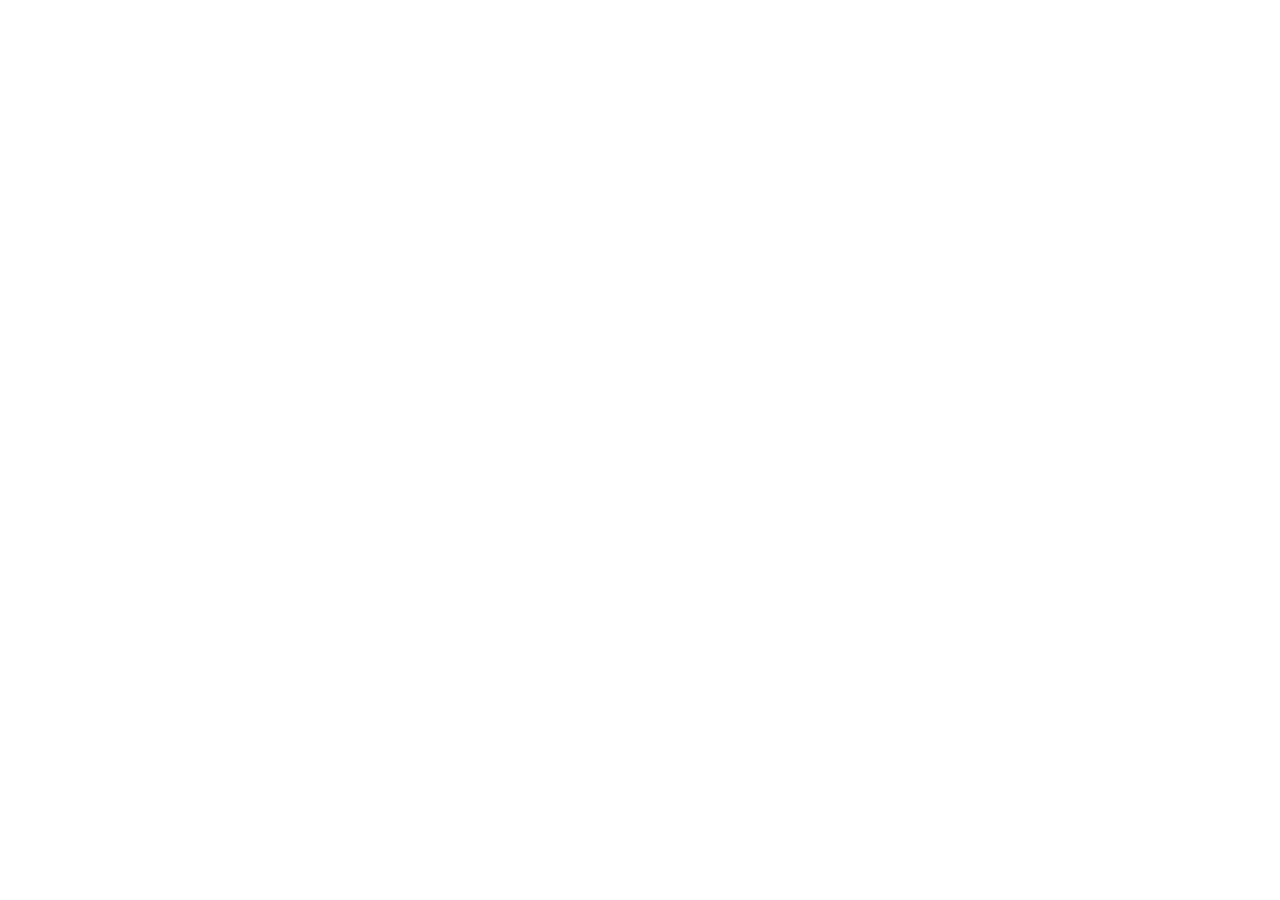
==== advaithHomesClientPortalAdmin/index.html @ beb757cf "Advaith Admin Portal" ====
<!doctype html><html lang="en"><head><meta charset="UTF-8"/>
<meta name="viewport" content="width=device-width, initial-scale=1"/>
<link rel="icon" href="https://advaithhomes.co.uk/favicon.png"/>
<title>Dream Homes – Admin Portal</title>  <script type="module" crossorigin src="/assets/index-DO9Yvoca.js"></script>
  <link rel="stylesheet" crossorigin href="/assets/index-DQQA3w56.css">
</head>
<body><div id="root"></div></body></html>
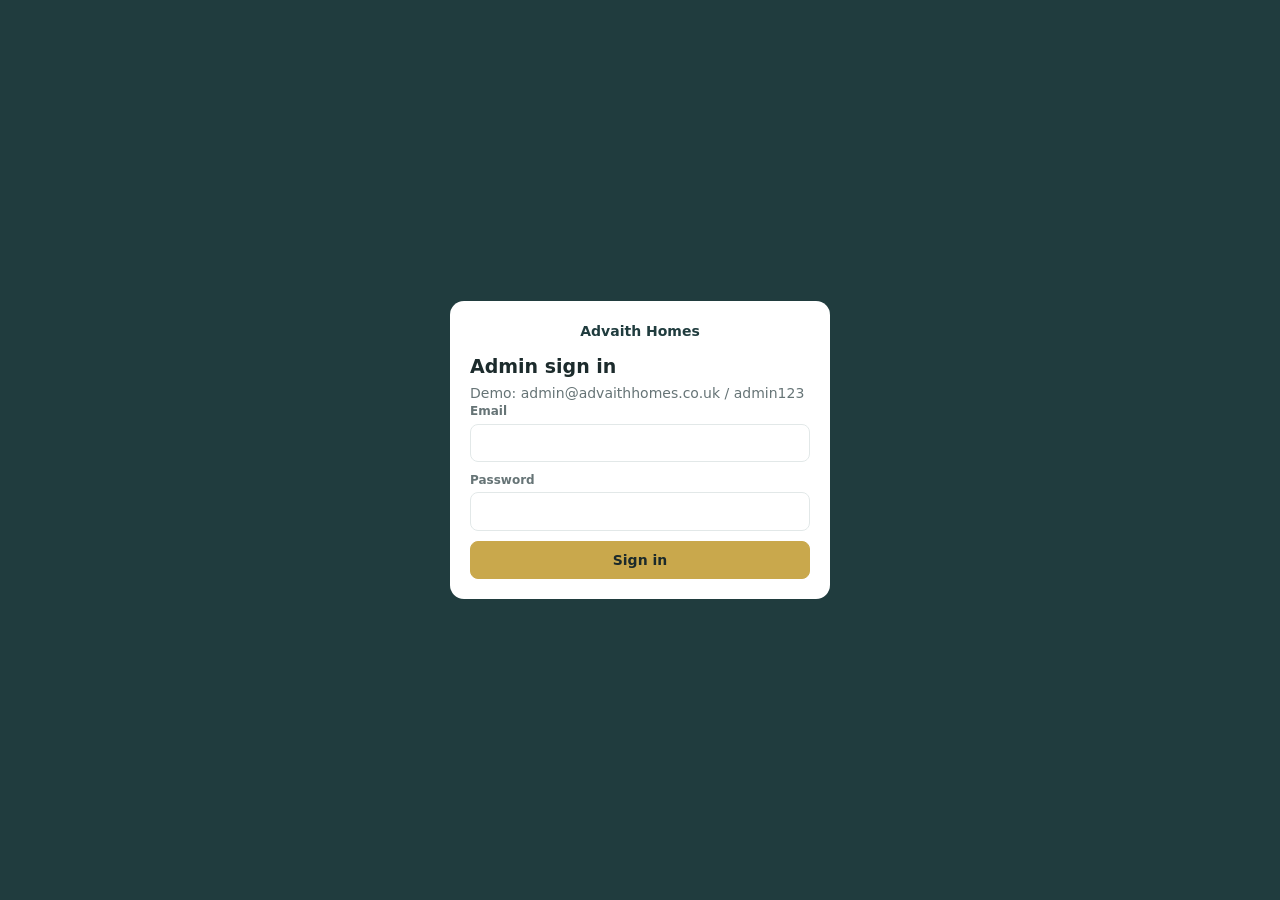
==== commit a5a22779: "Admin Portal" ====
--- a/advaithHomesClientPortalAdmin/index.html
+++ b/advaithHomesClientPortalAdmin/index.html
@@ -1,7 +1,7 @@
 <!doctype html><html lang="en"><head><meta charset="UTF-8"/>
 <meta name="viewport" content="width=device-width, initial-scale=1"/>
 <link rel="icon" href="https://advaithhomes.co.uk/favicon.png"/>
-<title>Dream Homes – Admin Portal</title>  <script type="module" crossorigin src="/assets/index-DO9Yvoca.js"></script>
-  <link rel="stylesheet" crossorigin href="/assets/index-DQQA3w56.css">
+<title>Advaith Homes – Admin Portal</title>  <script type="module" crossorigin src="./assets/index-D2pX-diF.js"></script>
+  <link rel="stylesheet" crossorigin href="./assets/index-DQQA3w56.css">
 </head>
 <body><div id="root"></div></body></html>
--- a/advaithHomesClientPortalAdmin/assets/index-DQQA3w56.css
+++ b/advaithHomesClientPortalAdmin/assets/index-DQQA3w56.css
@@ -0,0 +1 @@
+:root{--teal:#203c3e;--teal2:#2c5256;--gold:#c9a84c;--bg:#f3f5f5;--card:#fff;--ink:#1c2b2c;--mut:#667476;--line:#e2e8e8;--r:12px;--sh:0 1px 3px rgba(32,60,62,.12)}*{box-sizing:border-box}body{margin:0;font:14px/1.45 Segoe UI,system-ui,-apple-system,Roboto,sans-serif;background:var(--bg);color:var(--ink)}h1{margin:0;font-size:26px}h2{margin:0;font-size:19px}h3{margin:0}.sub{color:var(--mut);margin:2px 0 0}button,input,select,textarea{font:inherit;color:inherit}a{color:var(--teal2)}input,select,textarea{width:100%;border:1px solid var(--line);background:#fff;border-radius:8px;padding:8px 10px;min-height:38px}input[type=checkbox]{width:auto;min-height:0}input[type=file]{padding:6px}:focus-visible{outline:2px solid var(--gold);outline-offset:1px}.shell{display:flex;min-height:100vh}.sidebar{width:230px;background:var(--teal);color:#dbe8e8;padding:16px 12px;display:flex;flex-direction:column;position:sticky;top:0;height:100vh;flex:none;z-index:40}.brand{text-align:center;margin-bottom:16px}.brand small{color:#cfe0e0;display:block;margin-top:4px}.logo-plate{background:#fff;border-radius:10px;padding:8px}.logo-img{max-width:100%;height:42px;object-fit:contain}.logo-text{color:var(--teal)}.sidebar nav{display:flex;flex-direction:column;gap:2px;flex:1}.nav{display:flex;gap:10px;align-items:center;padding:10px 12px;border-radius:8px;color:#dbe8e8;text-decoration:none;background:none;border:0;cursor:pointer;text-align:left;width:100%}.nav:hover{background:#ffffff14}.nav.on{background:var(--gold);color:#1b2a2b;font-weight:600}.logout{border-top:1px solid rgba(255,255,255,.15);border-radius:0;margin-top:8px}.content{flex:1;min-width:0}.topbar{display:flex;align-items:center;gap:14px;background:#fff;padding:10px 24px;box-shadow:var(--sh);position:sticky;top:0;z-index:30}.spacer{flex:1}.menu-btn{display:none}.bell{position:relative;color:var(--ink);display:grid;place-items:center;width:38px;height:38px}.bell i{position:absolute;top:2px;right:2px;background:#d33;color:#fff;font-size:10px;font-style:normal;border-radius:999px;padding:1px 5px}.profile-menu{position:relative}.who{display:flex;gap:8px;align-items:center;background:none;border:0;cursor:pointer;font-weight:600}.dropdown{position:absolute;right:0;top:100%;background:#fff;border:1px solid var(--line);border-radius:8px;box-shadow:0 6px 18px #00000026;min-width:150px;overflow:hidden}.dropdown button{display:block;width:100%;padding:10px 14px;border:0;background:none;text-align:left;cursor:pointer}.dropdown button:hover{background:var(--bg)}main{padding:22px 24px 48px}.page-head{display:flex;justify-content:space-between;gap:12px;align-items:flex-start;flex-wrap:wrap;margin-bottom:16px}.head-actions{display:flex;gap:8px;flex-wrap:wrap}.crumbs{color:var(--mut);margin-bottom:8px}.btn{border:1px solid var(--line);background:#fff;padding:8px 14px;border-radius:8px;cursor:pointer;min-height:38px;display:inline-flex;gap:6px;align-items:center;justify-content:center}.btn.gold{background:var(--gold);border-color:var(--gold);color:#1b2a2b;font-weight:600}.btn.sm{min-height:30px;padding:3px 10px}.btn.danger-fill{background:#b3261e;color:#fff;border-color:#b3261e}.ib{width:34px;height:34px;border-radius:8px;border:1px solid var(--line);background:#fff;cursor:pointer;display:inline-grid;place-items:center;color:var(--teal2)}.ib:hover{background:var(--gold);color:#1b2a2b;border-color:var(--gold)}.ib.danger:hover{background:#b3261e;color:#fff;border-color:#b3261e}.stats{display:grid;grid-template-columns:repeat(auto-fit,minmax(160px,1fr));gap:10px;margin-bottom:16px}.stat{background:#fff;border-radius:10px;padding:14px;box-shadow:var(--sh);text-decoration:none;color:var(--ink);display:block}.stat b{font-size:24px;display:block}.stat span{color:var(--mut);font-size:12.5px}.panel{background:#fff;border-radius:var(--r);box-shadow:var(--sh);padding:14px 16px;margin-bottom:16px}.panel h3{margin-bottom:10px}.grid2{display:grid;grid-template-columns:repeat(auto-fit,minmax(340px,1fr));gap:16px}.list{list-style:none;margin:0;padding:0}.list li{display:flex;justify-content:space-between;gap:10px;padding:9px 0;border-top:1px solid var(--line);align-items:center}.list li:first-child{border:0}.list small{color:var(--mut);display:block}.frow{display:flex;gap:10px;flex-wrap:wrap;align-items:flex-end}.frow.tight{margin-bottom:10px}.fld{display:flex;flex-direction:column;gap:3px;min-width:150px;flex:1;margin-bottom:10px}.frow .fld{margin-bottom:0}.fld.grow{flex:3;min-width:200px}.fld>label{font-size:12px;color:var(--mut);font-weight:600}.has-err input,.has-err select,.has-err textarea{border-color:#b3261e}.err{color:#b3261e}.chips{display:flex;gap:6px;flex-wrap:wrap;margin-bottom:12px;align-items:center}.chip{border:1px solid var(--line);background:#fff;border-radius:999px;padding:6px 13px;cursor:pointer}.chip.on{background:var(--teal);color:#fff;border-color:var(--teal)}.chip i{font-style:normal;opacity:.7;margin-left:5px}.linkbtn{margin-left:auto;background:none;border:0;color:var(--teal2);text-decoration:underline;cursor:pointer}.table-wrap{overflow-x:auto}.dt{width:100%;border-collapse:collapse}.dt th{text-align:left;font-size:12.5px;color:var(--mut);padding:10px 12px;background:#f3f6f6;white-space:nowrap}.dt th.sortable{cursor:pointer}.dt td{padding:10px 12px;border-top:1px solid var(--line);vertical-align:middle}.count{color:var(--mut);padding:4px 0 8px}.pager{display:flex;justify-content:space-between;gap:8px;align-items:center;padding-top:12px;flex-wrap:wrap}.pager select{width:auto}.pager>div{display:flex;gap:4px}.empty{padding:34px;text-align:center;color:var(--mut)}.av{width:36px;height:36px;border-radius:50%;background:var(--teal);color:#fff;display:inline-grid;place-items:center;font-weight:700;font-size:13px;object-fit:cover;flex:none}.av.gold{background:var(--gold);color:#1b2a2b}.cl{display:flex;gap:10px;align-items:center;min-width:180px}.cl small{display:block;color:var(--mut)}.badge{display:inline-block;padding:2px 10px;border-radius:999px;font-size:12px;font-weight:600;white-space:nowrap}.badge.ok{background:#e3f4ea;color:#1e7a46}.badge.warn{background:#fdf0d0;color:#8a5d00}.badge.bad{background:#fbe0de;color:#b3261e}.badge.info{background:#e0edf9;color:#1b5a94}.badge.muted{background:#e8ecee;color:#58656a}.bar{height:6px;background:var(--line);border-radius:4px;margin-top:4px;min-width:120px}.bar i{display:block;height:100%;background:var(--teal2);border-radius:4px}.acts{display:flex;gap:5px;flex-wrap:wrap}.tabs{display:flex;gap:4px;border-bottom:1px solid var(--line);margin-bottom:14px;overflow-x:auto}.tab{padding:10px 14px;border:0;background:none;cursor:pointer;border-bottom:3px solid transparent;white-space:nowrap}.tab.on{border-color:var(--gold);font-weight:700}.tab-bar{display:flex;justify-content:space-between;align-items:center;margin-bottom:10px;gap:8px;flex-wrap:wrap}.tab-bar>div{display:flex;gap:8px}.client-head{display:flex;gap:16px;align-items:center;flex-wrap:wrap}.client-head .av{width:64px;height:64px;font-size:22px}.kv{display:grid;grid-template-columns:repeat(auto-fit,minmax(200px,1fr));gap:12px;margin:0}.kv dt{font-size:12px;color:var(--mut)}.kv dd{margin:0;font-weight:600;word-break:break-word}.timeline{list-style:none;padding:0;margin:0}.stage{display:flex;gap:12px;padding:12px 0;border-top:1px solid var(--line)}.stage:first-child{border:0}.dot{width:14px;height:14px;border-radius:50%;margin-top:4px;flex:none;background:#c5cfd0}.dot.Completed{background:#1e7a46}.dot[class*=Progress]{background:#1b5a94}.stage-body{flex:1;min-width:0}.stage-top{display:flex;justify-content:space-between;gap:8px;flex-wrap:wrap}details{margin-top:6px}summary{cursor:pointer;color:var(--teal2)}.hist{margin:6px 0 0;padding-left:16px;color:var(--mut)}.overlay{position:fixed;top:0;right:0;bottom:0;left:0;background:#0a191a8c;display:flex;align-items:center;justify-content:center;padding:14px;z-index:60}.modal{background:#fff;border-radius:14px;width:100%;max-width:500px;max-height:92vh;overflow:auto;padding:20px}.modal-head{display:flex;justify-content:space-between;gap:10px;margin-bottom:12px}.modal-foot{display:flex;justify-content:flex-end;gap:8px;margin-top:14px}.check{display:flex;gap:8px;align-items:center;font-weight:400!important;color:var(--ink)!important;font-size:14px!important}.perm-grid{display:grid;grid-template-columns:1fr 1fr 1fr;gap:6px}.multi-list{max-height:160px;overflow:auto;border:1px solid var(--line);border-radius:8px;padding:6px 8px;margin-top:6px}.thumb{max-width:100%;max-height:120px;margin-top:6px;border-radius:8px}.file-pick{margin-top:6px;color:var(--mut)}.preview{width:100%;height:320px;border:1px solid var(--line);border-radius:8px}.toast-container{position:fixed;top:14px;right:14px;z-index:100;display:flex;flex-direction:column;gap:8px;width:min(380px,calc(100vw - 28px))}.toast{display:flex;gap:10px;align-items:center;background:#fff;border-left:5px solid;border-radius:8px;padding:10px 12px;box-shadow:0 6px 20px #0003}.toast span{flex:1}.toast button{border:0;background:none;cursor:pointer}.toast.success{border-color:#1e7a46;color:#1e7a46}.toast.error{border-color:#b3261e;color:#b3261e}.toast.warning{border-color:#c98a00;color:#8a5d00}.toast.info{border-color:#1b5a94;color:#1b5a94}.toast span{color:var(--ink)}.login{min-height:100vh;display:grid;place-items:center;background:var(--teal);padding:16px}.login .modal{max-width:380px}.scrim{display:none}@media (max-width:860px){.sidebar{position:fixed;left:0;top:0;transform:translate(-100%);transition:transform .2s}.sidebar.open{transform:none}.scrim{display:block;position:fixed;top:0;right:0;bottom:0;left:0;background:#00000080;z-index:35}.menu-btn{display:inline-grid}.topbar{padding:10px 14px}.who span{display:none}main{padding:16px 12px 40px}.dt thead{display:none}.dt,.dt tbody,.dt tr,.dt td{display:block;width:100%}.dt tr{border-top:1px solid var(--line);padding:10px 0}.dt td{border:0;padding:3px 0}.dt td[data-label]:before{content:attr(data-label)": ";color:var(--mut);font-size:12px}.dt td[data-label=Client]:before,.dt td[data-label=Actions]:before{content:""}.ib{width:42px;height:42px}.fld,.fld.grow{min-width:100%}.perm-grid{grid-template-columns:1fr 1fr}.toast-container{right:50%;transform:translate(50%)}}
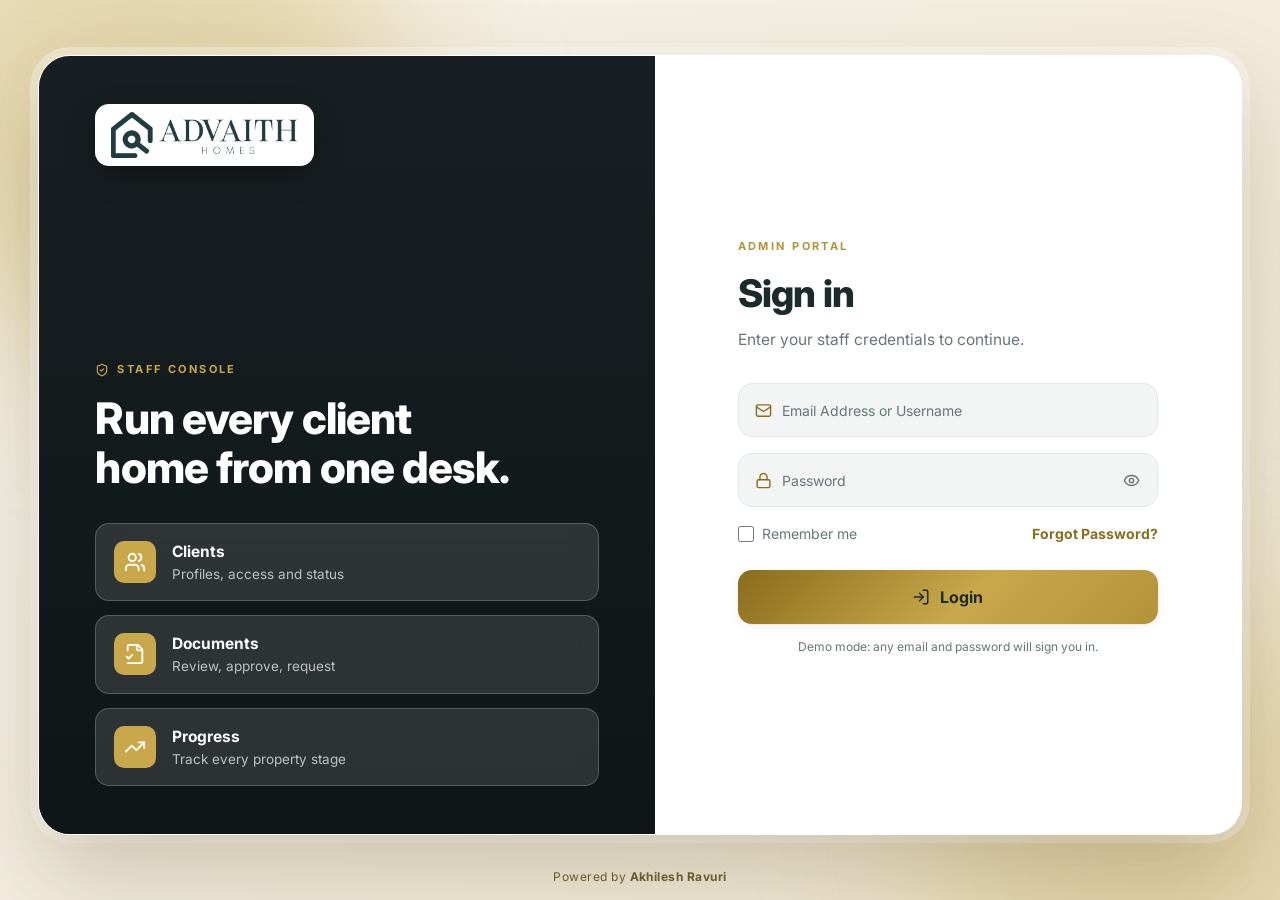
==== commit 5f93835e: "Changes" ====
--- a/advaithHomesClientPortalAdmin/index.html
+++ b/advaithHomesClientPortalAdmin/index.html
@@ -1,7 +1,11 @@
 <!doctype html><html lang="en"><head><meta charset="UTF-8"/>
-<meta name="viewport" content="width=device-width, initial-scale=1"/>
+<meta name="viewport" content="width=device-width, initial-scale=1, viewport-fit=cover"/>
 <link rel="icon" href="https://advaithhomes.co.uk/favicon.png"/>
-<title>Advaith Homes – Admin Portal</title>  <script type="module" crossorigin src="./assets/index-D2pX-diF.js"></script>
-  <link rel="stylesheet" crossorigin href="./assets/index-DQQA3w56.css">
+<title>ADVAITH HOMES - Admin Portal</title>
+<link rel="preconnect" href="https://fonts.googleapis.com"/>
+<link rel="preconnect" href="https://fonts.gstatic.com" crossorigin/>
+<link href="https://fonts.googleapis.com/css2?family=Inter:wght@400;500;600;700&display=swap" rel="stylesheet"/>
+  <script type="module" crossorigin src="./assets/index-DaGlt1fd.js"></script>
+  <link rel="stylesheet" crossorigin href="./assets/index-CNFC3Wbb.css">
 </head>
 <body><div id="root"></div></body></html>
--- a/advaithHomesClientPortalAdmin/assets/index-CNFC3Wbb.css
+++ b/advaithHomesClientPortalAdmin/assets/index-CNFC3Wbb.css
@@ -0,0 +1 @@
+:root{--primary: #c9a84c;--primary-dark: #b3923a;--primary-light: #8a6d1c;--primary-soft: #f6efd9;--primary-glow: rgba(201, 168, 76, .3);--on-primary: #1c2a2b;--secondary: #203c3e;--secondary-dark: #162b2d;--secondary-soft: #e6eeee;--on-secondary: #ffffff;--on-secondary-line: rgba(255, 255, 255, .35);--accent: var(--secondary);--accent-dark: var(--secondary-dark);--accent-soft: var(--secondary-soft);--on-accent: var(--on-secondary);--bg: #f3f5f5;--surface: #ffffff;--surface-muted: #f3f6f6;--text: #1c2a2b;--muted: #667677;--border: #e2e8e8;--scrollbar: #cfd9d9;--dot-idle: #c5cfd0;--success: #1d7a45;--success-bg: #e1f3e8;--warning: #9a6a12;--warning-bg: #fbf0d6;--info: #25619e;--info-bg: #e2edf9;--danger: #b5372b;--danger-bg: #fae4e1;--danger-dark: #972e24;--neutral: #5b6869;--neutral-bg: #eaeeee;--on-danger: #ffffff;--badge-alert: #e5484d;--sidebar-hover: rgba(0, 0, 0, .07);--sidebar-line: rgba(0, 0, 0, .12);--scrim: rgba(10, 25, 26, .55);--focus-ring: 0 0 0 3px var(--primary-glow);--invalid-ring: 0 0 0 3px var(--danger-bg);--login-overlay-top: rgba(32, 60, 62, .3);--login-overlay-bottom: rgba(22, 43, 45, .95);--chart-1: #c9a84c;--chart-2: #203c3e;--chart-3: #25619e;--chart-4: #1d7a45;--chart-5: #b5372b;--chart-6: #9a6a12;--chart-7: #6a5aa8;--chart-8: #5b6869;--chart-track: #eaeeee;--highlight: #fbe7a6;--radius: 6px;--radius-sm: 6px;--radius-lg: 6px;--shadow: 0 1px 2px rgba(20, 40, 42, .05), 0 3px 12px rgba(20, 40, 42, .06);--shadow-md: 0 8px 24px rgba(20, 40, 42, .1);--shadow-lg: 0 20px 50px rgba(10, 25, 26, .25);--sidebar-w: 252px;--topbar-h: 64px;--font: "Inter", system-ui, -apple-system, "Segoe UI", Roboto, sans-serif;--ease: cubic-bezier(.4, 0, .2, 1)}.portal-tooltip{position:fixed;z-index:99999;pointer-events:none;padding:6px 11px;background:var(--primary-dark, #162b2d);color:#fff;border:1px solid rgba(201,168,76,.45);border-radius:6px;font-size:12px;font-weight:600;line-height:1.35;white-space:nowrap;max-width:320px;overflow:hidden;text-overflow:ellipsis;box-shadow:0 6px 18px #00000047;animation:portal-tooltip-in .14s ease-out;transition:opacity .12s ease}.portal-tooltip.is-below{animation-name:portal-tooltip-below}@keyframes portal-tooltip-in{0%{opacity:0;transform:translateY(4px)}to{opacity:1;transform:translateY(0)}}@keyframes portal-tooltip-below{0%{opacity:0;transform:translateY(-4px)}to{opacity:1;transform:translateY(0)}}*,*:before,*:after{box-sizing:border-box}html,body,#root{min-height:100%}body{margin:0;font-family:var(--font);background:var(--bg);color:var(--text);font-size:14px;line-height:1.5;-webkit-font-smoothing:antialiased}h1{margin:0;font-size:24px;font-weight:700;letter-spacing:-.01em}h2{margin:0;font-size:18px;font-weight:700}h3{margin:0;font-size:15px;font-weight:700}.sub{color:var(--muted);margin:3px 0 0;font-size:13px}button,input,select,textarea{font:inherit;color:inherit}a{color:var(--primary-light);text-decoration:none}a:hover{text-decoration:underline}img{max-width:100%}:focus-visible{outline:2px solid var(--primary);outline-offset:2px;border-radius:4px}::-webkit-scrollbar{width:9px;height:9px}::-webkit-scrollbar-thumb{background:var(--scrollbar);border-radius:99px}@media (prefers-reduced-motion: reduce){*{transition:none!important;animation-duration:.01ms!important}}.shell{display:flex;min-height:100vh}.sidebar{width:var(--sidebar-w);background:linear-gradient(180deg,var(--primary) 0%,var(--primary-dark) 100%);color:var(--on-primary);padding:18px 12px 14px;display:flex;flex-direction:column;position:sticky;top:0;height:100vh;flex:none;z-index:60;transition:transform .25s var(--ease)}.brand{text-align:center;margin-bottom:18px;padding:0 4px}.brand small{color:var(--on-primary);opacity:.7;display:block;margin-top:8px;font-size:11.5px;font-weight:600;letter-spacing:.08em;text-transform:uppercase}.logo-plate{background:var(--surface);border-radius:14px;padding:9px 14px;display:inline-flex;justify-content:center;align-items:center;box-shadow:var(--shadow)}.logo-img{max-width:100%;height:40px;object-fit:contain;display:block}.logo-text{color:var(--primary-light);font-weight:700;font-size:15px}.sidebar nav{display:flex;flex-direction:column;gap:2px;flex:1;overflow-y:auto;padding:2px}.nav{display:flex;gap:12px;align-items:center;padding:11px 14px;border-radius:10px;color:var(--on-primary);text-decoration:none;background:none;border:0;cursor:pointer;text-align:left;width:100%;font-weight:500;transition:background .15s var(--ease),color .15s var(--ease)}.nav svg{flex-shrink:0}.nav:hover{background:var(--sidebar-hover);color:var(--on-primary);text-decoration:none}.nav.on{background:var(--accent);color:var(--on-accent);font-weight:700;box-shadow:var(--shadow-md)}.logout{border-top:1px solid var(--sidebar-line);border-radius:0;margin-top:10px;padding-top:16px;color:var(--on-primary)}.logout:hover{background:var(--sidebar-hover);color:var(--on-primary)}.scrim{display:none}.content{flex:1;min-width:0;display:flex;flex-direction:column}.topbar{display:flex;align-items:center;gap:14px;background:var(--surface);padding:0 24px;height:var(--topbar-h);box-shadow:none;border-bottom:1px solid var(--border);position:sticky;top:0;z-index:40}.spacer{flex:1}.shell.collapsed .sidebar{display:none}.bell{position:relative;color:var(--text);display:grid;place-items:center;width:40px;height:40px;border-radius:10px}.bell:hover{background:var(--primary-soft);text-decoration:none}.bell i{position:absolute;top:1px;right:1px;background:var(--badge-alert);color:var(--on-danger);font-size:10px;font-style:normal;font-weight:700;border-radius:999px;padding:1px 5px;min-width:16px;text-align:center;line-height:1.4;box-shadow:0 0 0 2px var(--surface)}.profile-menu{position:relative}.who{display:flex;gap:9px;align-items:center;background:none;border:0;cursor:pointer;font-weight:600;padding:6px 10px 6px 6px;border-radius:99px;transition:background .15s var(--ease)}.who:hover{background:var(--bg)}.who svg:last-child{color:var(--muted)}.dropdown{position:absolute;right:0;top:calc(100% + 8px);background:var(--surface);border:1px solid var(--border);border-radius:12px;box-shadow:var(--shadow-lg);min-width:170px;overflow:hidden;padding:6px;z-index:70;animation:pop .12s var(--ease)}.dropdown button{display:flex;align-items:center;gap:8px;width:100%;padding:10px 12px;border:0;background:none;border-radius:8px;text-align:left;cursor:pointer;font-weight:500}.dropdown button:hover{background:var(--bg)}@keyframes pop{0%{opacity:0;transform:translateY(-4px) scale(.98)}to{opacity:1;transform:none}}main{padding:24px;width:100%;max-width:1400px;margin:0 auto;flex:1}.page-head{display:flex;justify-content:space-between;gap:16px;align-items:flex-start;flex-wrap:wrap;margin-bottom:20px}.head-actions{display:flex;gap:10px;flex-wrap:wrap}.crumbs{color:var(--muted);margin-bottom:10px;font-size:13px}.crumbs a{font-weight:600}.btn{border:1px solid var(--border);background:var(--surface);color:var(--text);padding:9px 16px;border-radius:10px;cursor:pointer;min-height:40px;display:inline-flex;gap:8px;align-items:center;justify-content:center;font-weight:600;white-space:nowrap;transition:background .15s var(--ease),border-color .15s var(--ease),color .15s var(--ease),transform .1s var(--ease),box-shadow .15s var(--ease)}.btn:hover{background:var(--bg)}.btn:active{transform:translateY(1px)}.btn:disabled{opacity:.5;cursor:not-allowed;transform:none}.btn.gold{background:var(--primary);border-color:var(--primary);color:var(--on-primary);box-shadow:0 3px 10px var(--primary-glow)}.btn.gold:hover{background:var(--primary-dark);border-color:var(--primary-dark)}.btn.danger-fill{background:var(--danger);color:var(--on-danger);border-color:var(--danger)}.btn.danger-fill:hover{background:var(--danger-dark);border-color:var(--danger-dark)}.btn.sm{min-height:32px;padding:5px 12px;font-size:13px}.ib{width:36px;height:36px;border-radius:10px;border:1px solid transparent;background:transparent;cursor:pointer;display:inline-grid;place-items:center;color:var(--primary-light);flex:none;transition:background .15s var(--ease),color .15s var(--ease)}.ib:hover{background:var(--primary-soft);color:var(--primary-light)}.ib.danger{color:var(--danger)}.ib.danger:hover{background:var(--danger-bg)}.ib:disabled{opacity:.35;cursor:not-allowed;background:none}.stats{display:grid;grid-template-columns:repeat(auto-fit,minmax(min(170px,100%),1fr));gap:14px;margin-bottom:20px}.stat{background:var(--surface);border:1px solid var(--border);border-radius:var(--radius);padding:16px 18px;box-shadow:var(--shadow);text-decoration:none;color:var(--text);display:block;transition:border-color .15s var(--ease),transform .15s var(--ease),box-shadow .15s var(--ease)}a.stat:hover{border-color:var(--primary);transform:translateY(-2px);box-shadow:var(--shadow-md);text-decoration:none}.stat b{font-size:26px;display:block;line-height:1.2;font-weight:700}.stat span{color:var(--muted);font-size:12.5px;font-weight:500}.panel{background:var(--surface);border:1px solid var(--border);border-radius:var(--radius);box-shadow:var(--shadow);padding:18px 20px;margin-bottom:18px}.panel h3{margin-bottom:12px}.grid2{display:grid;grid-template-columns:repeat(auto-fit,minmax(min(340px,100%),1fr));gap:18px}.grid2>*,.charts>*,.stats>*{min-width:0}.list{list-style:none;margin:0;padding:0}.list li{display:flex;justify-content:space-between;gap:12px;padding:11px 0;border-top:1px solid var(--border);align-items:center}.list li:first-child{border:0}.list small{color:var(--muted);display:block;margin-top:2px}.chips{display:flex;gap:6px;flex-wrap:wrap;margin-bottom:14px;align-items:center;padding:6px;background:var(--surface-muted);border:1px solid var(--border);border-radius:var(--radius)}.chip{display:inline-flex;align-items:center;justify-content:center;border:1px solid transparent;background:transparent;border-radius:6px;padding:6px 13px;cursor:pointer;font-size:13px;font-weight:600;color:var(--muted);transition:background .15s var(--ease),color .15s var(--ease),border-color .15s var(--ease),box-shadow .15s var(--ease)}.chip:hover{background:var(--surface);color:var(--text)}.chip.on{background:var(--primary);color:var(--on-primary);border-color:var(--primary);box-shadow:0 2px 6px var(--primary-glow)}.chip i{font-style:normal;opacity:.78;margin-left:5px}.linkbtn{margin-left:auto;background:none;border:0;color:var(--primary-light);font-weight:600;text-decoration:underline;cursor:pointer;padding:0 8px;font-size:12.5px}.table-wrap{overflow-x:auto;margin:0 -4px;padding:0 4px}.dt{width:100%;border-collapse:collapse}.dt th{text-align:left;font-size:12px;font-weight:700;color:var(--muted);text-transform:uppercase;letter-spacing:.03em;padding:12px 16px;background:var(--surface-muted);white-space:nowrap}.dt th:first-child{border-radius:var(--radius-sm) 0 0 var(--radius-sm)}.dt th:last-child{border-radius:0 var(--radius-sm) var(--radius-sm) 0}.dt th.sortable{cursor:pointer;-webkit-user-select:none;user-select:none}.dt th.sortable:hover{color:var(--text)}.dt td{padding:13px 16px;border-top:1px solid var(--border);vertical-align:middle}.dt tbody tr{transition:background .12s var(--ease)}.dt tbody tr:hover{background:var(--bg)}.count{color:var(--muted);padding:2px 0 10px;font-size:13px}.pager{display:flex;justify-content:space-between;gap:10px;align-items:center;padding-top:14px;flex-wrap:wrap}.pager-per{display:flex;align-items:center;gap:8px;color:var(--muted);font-size:13px}.pager>div{display:flex;gap:4px;flex-wrap:wrap}.pager .btn.sm{min-width:32px;padding:5px}.empty{padding:40px 20px;text-align:center;color:var(--muted)}.loader{display:flex;flex-direction:column;align-items:center;justify-content:center;gap:14px;color:var(--muted);text-align:center}.loader-section{min-height:45vh;padding:40px 16px}.loader-page{min-height:100vh;background:var(--bg)}.loader-label{font-size:13.5px;font-weight:500;letter-spacing:.01em}.loader-inline{display:inline-flex;align-items:center;min-height:1em}.av{width:38px;height:38px;border-radius:50%;background:var(--primary);color:var(--on-primary);display:inline-grid;place-items:center;font-weight:700;font-size:13px;object-fit:cover;flex:none}.av.gold{background:var(--accent);color:var(--on-accent)}.cl{display:flex;gap:11px;align-items:center;min-width:180px}.cl small{display:block;color:var(--muted)}.badge{display:inline-block;padding:3px 11px;border-radius:999px;font-size:12px;font-weight:600;white-space:nowrap}.badge.ok{background:var(--success-bg);color:var(--success)}.badge.warn{background:var(--warning-bg);color:var(--warning)}.badge.bad{background:var(--danger-bg);color:var(--danger)}.badge.info{background:var(--info-bg);color:var(--info)}.badge.muted{background:var(--neutral-bg);color:var(--neutral)}.bar{height:7px;background:var(--border);border-radius:99px;margin-top:5px;min-width:120px;overflow:hidden}.bar i{display:block;height:100%;background:linear-gradient(90deg,var(--primary-dark),var(--primary));border-radius:99px;transition:width .3s var(--ease)}.acts{display:flex;gap:8px;flex-wrap:wrap;align-items:center}.row{display:flex;align-items:center;gap:10px}.stack{display:flex;flex-direction:column;gap:16px}td .acts{flex-wrap:nowrap;justify-content:flex-end;gap:4px}.ib.on{background:var(--primary-soft);color:var(--primary-light)}.action-menu{position:fixed;z-index:300;min-width:210px;max-width:calc(100vw - 16px);padding:6px;display:flex;flex-direction:column;transform-origin:top right;background:var(--surface);border:1px solid var(--border);border-radius:var(--radius);box-shadow:var(--shadow-md);animation:pop .12s var(--ease)}.action-menu button{display:flex;align-items:center;gap:10px;width:100%;padding:9px 12px;border:0;border-radius:var(--radius-sm);background:none;color:var(--text);font-weight:500;text-align:left;cursor:pointer}.action-menu button svg{color:var(--primary-light);flex-shrink:0}.action-menu button:hover,.action-menu button:focus-visible{background:var(--primary-soft);outline:0}.action-menu button:disabled{opacity:.4;cursor:not-allowed;background:none}.action-menu button.danger,.action-menu button.danger svg{color:var(--danger)}.action-menu button.danger:hover,.action-menu button.danger:focus-visible{background:var(--danger-bg)}.action-menu button.sep{margin-top:6px;position:relative}.action-menu button.sep:before{content:"";position:absolute;left:8px;right:8px;top:-4px;height:1px;background:var(--border)}@media (max-width: 640px){.action-menu button{min-height:44px}}.tabs{display:flex;gap:6px;flex-wrap:wrap;padding:6px;background:var(--surface);border:1px solid var(--border);border-radius:var(--radius);box-shadow:var(--shadow);margin-bottom:18px}.tab{display:inline-flex;align-items:center;justify-content:center;gap:6px;padding:8px 13px;border:1px solid transparent;border-radius:6px;background:transparent;cursor:pointer;white-space:nowrap;font-size:13px;font-weight:600;color:var(--muted);transition:background .15s var(--ease),color .15s var(--ease),border-color .15s var(--ease),box-shadow .15s var(--ease)}.tab:hover{color:var(--text);background:var(--surface-muted)}.tab.on{background:var(--primary);border-color:var(--primary);color:var(--on-primary);box-shadow:0 2px 8px var(--primary-glow)}.tab-bar{display:flex;justify-content:space-between;align-items:center;margin-bottom:12px;gap:10px;flex-wrap:wrap}.tab-bar>div{display:flex;gap:8px;align-items:center;flex-wrap:wrap}.client-head{display:flex;justify-content:space-between;gap:16px 24px;align-items:center;flex-wrap:wrap}.client-head-main{display:flex;gap:16px;align-items:center;flex:1 1 340px;min-width:min(300px,100%)}.client-head-info{flex:1;min-width:0}.client-head .av{width:58px;height:58px;font-size:20px}.client-head h1{display:flex;align-items:center;gap:10px;flex-wrap:wrap;font-size:22px}.client-head-actions{display:flex;align-items:center;gap:8px;flex-wrap:wrap}.client-action-span{display:inline-flex}.client-status-ctl{display:inline-flex;align-items:center;gap:8px;background:var(--surface-muted);border:1px solid var(--border);border-radius:10px;padding:0 6px 0 12px;min-height:40px;font-size:13px;font-weight:600;color:var(--muted)}.client-status-ctl select{border:0;background:transparent;padding:6px 8px;min-height:36px;width:auto;font-weight:700;color:var(--text);box-shadow:none;cursor:pointer}.client-status-ctl select:focus{outline:none;box-shadow:none}.kv{display:grid;grid-template-columns:repeat(auto-fit,minmax(min(200px,100%),1fr));gap:14px;margin:0}.kv dt{font-size:12px;color:var(--muted);font-weight:600;text-transform:uppercase;letter-spacing:.02em}.kv dd{margin:3px 0 0;font-weight:600;word-break:break-word}.kv .kv-wide{grid-column:1 / -1}.kv .kv-wide dd{font-weight:400}.clamp-2{display:-webkit-box;-webkit-line-clamp:2;-webkit-box-orient:vertical;overflow:hidden;max-width:340px}.rich-text{line-height:1.6;overflow-wrap:anywhere}.rich-text>:first-child{margin-top:0}.rich-text>:last-child{margin-bottom:0}.rich-text p{margin:0 0 .6em}.rich-text h2{font-size:17px;margin:.9em 0 .4em}.rich-text h3{font-size:15px;margin:.8em 0 .35em}.rich-text ul,.rich-text ol{margin:0 0 .6em;padding-left:1.4em}.rich-text blockquote{margin:0 0 .6em;padding:6px 14px;border-left:3px solid var(--primary);background:var(--primary-soft);border-radius:0 var(--radius-sm) var(--radius-sm) 0}.rich-text a{color:var(--primary-light);text-decoration:underline}.rich-text table{border-collapse:collapse;margin:0 0 .6em}.rich-text td,.rich-text th{border:1px solid var(--border);padding:6px 10px}.rich-text hr{border:0;border-top:1px solid var(--border);margin:.8em 0}.rich-text .text-tiny{font-size:.7em}.rich-text .text-small{font-size:.85em}.rich-text .text-big{font-size:1.3em}.rich-text .text-huge{font-size:1.6em}.sub.rich-text{font-size:13px}.timeline{list-style:none;padding:0;margin:0}.stage{display:flex;gap:14px;padding:16px 0;border-top:1px solid var(--border)}.stage:first-child{border:0;padding-top:2px}.dot{width:14px;height:14px;border-radius:50%;margin-top:5px;flex:none;background:var(--dot-idle);box-shadow:0 0 0 3px var(--bg)}.dot.Completed{background:var(--success)}.dot[class*=Progress]{background:var(--info)}.stage-body{flex:1;min-width:0}.stage-top{display:flex;justify-content:space-between;gap:10px;flex-wrap:wrap}.stage-top h3,.stage-top b{font-size:15px}details{margin-top:8px}summary{cursor:pointer;color:var(--primary-light);font-weight:600;font-size:13px}.hist{margin:8px 0 0;padding-left:18px;color:var(--muted);font-size:13px;display:flex;flex-direction:column;gap:4px}.overlay{position:fixed;top:0;right:0;bottom:0;left:0;background:var(--scrim);display:flex;align-items:center;justify-content:center;padding:16px;z-index:100;animation:fade .15s var(--ease)}@keyframes fade{0%{opacity:0}to{opacity:1}}.modal{background:var(--surface);border-radius:6px;width:100%;max-width:500px;max-height:92vh;overflow:auto;padding:0 22px;box-shadow:var(--shadow-lg);animation:pop .15s var(--ease);overscroll-behavior:contain}.modal:not(:has(.modal-foot)){padding-bottom:22px}.modal.wide{max-width:860px}.modal-head{position:sticky;top:0;z-index:3;display:flex;justify-content:space-between;gap:10px;align-items:flex-start;margin:0 -22px 16px;padding:18px 22px 14px;background:var(--surface);border-bottom:1px solid var(--border)}.modal-foot{position:sticky;bottom:0;z-index:3;display:flex;justify-content:flex-end;gap:10px;margin:20px -22px 0;padding:14px 22px;background:var(--surface);border-top:1px solid var(--border);box-shadow:0 -8px 16px -12px var(--scrim)}.thumb{max-width:100%;max-height:120px;margin-top:8px;border-radius:var(--radius-sm);border:1px solid var(--border)}.preview{width:100%;height:320px;border:1px solid var(--border);border-radius:var(--radius-sm)}.toast-container{position:fixed;top:16px;right:16px;z-index:200;display:flex;flex-direction:column;gap:10px;width:min(380px,calc(100vw - 28px))}.toast{display:flex;gap:10px;align-items:center;background:var(--surface);border-left:5px solid;border-radius:var(--radius-sm);padding:12px 14px;box-shadow:var(--shadow-lg);animation:slidein .2s var(--ease)}@keyframes slidein{0%{opacity:0;transform:translate(16px)}to{opacity:1;transform:none}}.toast span{flex:1;color:var(--text);font-size:13.5px}.toast button{border:0;background:none;cursor:pointer;color:var(--muted);display:grid;place-items:center}.toast.success{border-color:var(--success)}.toast.success svg{color:var(--success)}.toast.error{border-color:var(--danger)}.toast.error svg{color:var(--danger)}.toast.warning{border-color:var(--warning)}.toast.warning svg{color:var(--warning)}.toast.info{border-color:var(--info)}.toast.info svg{color:var(--info)}@media (max-width: 960px){.sidebar{position:fixed;left:0;top:0;transform:translate(-100%)}.sidebar.open{transform:none;box-shadow:var(--shadow-lg)}.scrim{display:block;position:fixed;top:0;right:0;bottom:0;left:0;background:var(--scrim);z-index:55}.shell.collapsed .sidebar{display:flex}.grid2{grid-template-columns:minmax(0,1fr)}.profile-grid,.client-head{flex-wrap:wrap}}@media (max-width: 640px){main{padding:16px 14px 36px}h1{font-size:20px}.topbar{padding:0 14px}.who>span:not(.av){display:none}.page-head{margin-bottom:16px}.page-head h1{font-size:20px}.head-actions{width:100%}.head-actions .btn{flex:1}.stats{grid-template-columns:repeat(2,1fr);gap:10px}.stat{padding:13px 14px}.stat b{font-size:21px}.panel{padding:15px 16px}.chips{display:grid;grid-template-columns:repeat(auto-fit,minmax(110px,1fr));gap:6px;margin:0 0 14px;padding:6px;overflow:visible}.chip{width:100%;padding:7px 10px;font-size:12.5px;white-space:nowrap;overflow:hidden;text-overflow:ellipsis}.chips .linkbtn{grid-column:1 / -1;margin:2px auto 0}.table-wrap{margin:0;padding:0;overflow:visible}.dt thead{display:none}.dt,.dt tbody,.dt tr,.dt td{display:block;width:100%}.dt tbody{display:flex;flex-direction:column;gap:10px}.dt tr{border:1px solid var(--border);border-radius:var(--radius);padding:12px 14px;background:var(--surface);box-shadow:var(--shadow)}.dt tr:hover{background:var(--surface)}.dt td{border:0;padding:6px 0;display:flex;justify-content:space-between;align-items:center;gap:10px;text-align:right}.dt td[data-label]:before{content:attr(data-label);color:var(--muted);font-size:12px;font-weight:600;text-align:left;flex-shrink:0}.dt td[data-label=Client],.dt td[data-label=Actions]{flex-direction:column;align-items:stretch}.dt td[data-label=Client]:before,.dt td[data-label=Actions]:before{content:none}.dt td[data-label=Client]{padding-bottom:10px;border-bottom:1px solid var(--border);margin-bottom:4px}.dt td[data-label=Actions] .acts{justify-content:flex-start;padding-top:6px;border-top:1px solid var(--border);margin-top:4px}.ib{width:40px;height:40px}.pager{justify-content:center}.pager>div{justify-content:center;width:100%}.client-head{flex-direction:column;align-items:stretch;gap:14px}.client-head-main{flex:none;width:100%;align-items:flex-start}.client-head .av{width:48px;height:48px;font-size:17px}.client-head h1{font-size:19px}.client-head .fld{flex:none;width:100%}.client-head-actions{display:grid;grid-template-columns:repeat(2,minmax(0,1fr));gap:8px;width:100%;padding-top:12px;border-top:1px solid var(--border)}.client-status-ctl{grid-column:1 / -1;width:100%;justify-content:space-between}.client-status-ctl select{flex:1;text-align:right}.client-head-actions>.btn,.client-head-actions>.client-action-span{width:100%}.client-head-actions>.client-action-span>.btn{width:100%}.client-head-actions>.btn{padding:8px 10px;font-size:13px}.client-head-actions>.client-action-span>.btn{padding:8px 10px;font-size:13px}.client-head-actions>.btn:last-child:nth-child(2n){grid-column:1 / -1}.tabs{display:grid;grid-template-columns:repeat(2,minmax(0,1fr));gap:6px;padding:6px}.tab{width:100%;padding:8px 10px;font-size:12.5px;overflow:hidden;text-overflow:ellipsis}.tab:last-child:nth-child(odd){grid-column:1 / -1}.site-control-main{flex-direction:column;align-items:flex-start;gap:12px;flex:none;width:100%}.site-control-actions{width:100%;display:flex;flex-direction:column;gap:8px}.site-control-actions .btn{width:100%}.portal-top-banner-preview{flex-wrap:wrap}.tab-bar>.acts{width:100%}.tab-bar>.acts>.btn,.tab-bar>.acts>span,.tab-bar>.acts>span>.btn{flex:1;width:100%}.punit-inside-nav-left,.punit-inside-nav-right{width:100%;justify-content:space-between}.overlay{align-items:flex-end;padding:0}.modal{max-width:none;border-radius:18px 18px 0 0;max-height:94vh}.modal-foot{padding-bottom:calc(14px + env(safe-area-inset-bottom))}.modal-foot .btn,.modal-foot button{flex:1}.toast-container{right:50%;transform:translate(50%);top:10px}}.tab.tab-private{display:inline-flex;align-items:center;gap:6px}.admin-notes-head{display:flex;justify-content:space-between;align-items:flex-start;gap:12px;margin-bottom:12px;flex-wrap:wrap}.admin-notes-head h3{display:flex;align-items:center;gap:8px}.admin-notes-head .badge{display:inline-flex;align-items:center;gap:5px}.count-pill{background:var(--primary-soft);color:var(--primary-light);border-radius:99px;padding:1px 9px;font-size:12px}.admin-note-composer{border-top:3px solid var(--primary)}.admin-note-composer-foot{display:flex;justify-content:space-between;align-items:center;gap:10px;margin-top:12px;flex-wrap:wrap}.admin-note-edit .admin-note-composer-foot{justify-content:flex-end}.admin-note-list{list-style:none;margin:0;padding:0;display:flex;flex-direction:column;gap:12px}.admin-note{margin:0}.admin-note.pinned{border-color:var(--primary);background:var(--primary-soft)}.admin-note-meta{display:flex;align-items:center;gap:10px;margin-bottom:10px}.admin-note-meta b{display:block}.admin-note-meta small{color:var(--muted);display:block}.admin-note-meta .badge{display:inline-flex;align-items:center;gap:4px}.admin-note-body{padding-left:48px}.grow{flex:1;min-width:0}@media (max-width: 640px){.admin-note-body{padding-left:0}.admin-note-composer-foot .btn{flex:1}}.tab-bar h3{display:flex;align-items:center;gap:8px}.tab-bar .sub{display:flex;align-items:center;gap:5px}.activity-filter{min-width:210px}.activity{list-style:none;margin:0;padding:0;position:relative}.activity-item{display:flex;gap:12px;padding:10px 0;position:relative}.activity-item:not(:last-child):before{content:"";position:absolute;left:15px;top:42px;bottom:-8px;width:2px;background:var(--border)}.activity-icon{width:32px;height:32px;border-radius:50%;display:grid;place-items:center;flex-shrink:0;background:var(--primary-soft);color:var(--primary-light)}.activity-item.t-document .activity-icon,.activity-item.t-request .activity-icon{background:var(--info-bg);color:var(--info)}.activity-item.t-progress .activity-icon{background:var(--success-bg);color:var(--success)}.activity-item.t-reminder .activity-icon{background:var(--warning-bg);color:var(--warning)}.activity-item.t-admin-note .activity-icon,.activity-item.t-client .activity-icon{background:var(--secondary-soft);color:var(--secondary)}.activity-body{flex:1;min-width:0;padding-top:5px}.activity-body p{margin:0;font-weight:500;overflow-wrap:anywhere}.activity-body small{color:var(--muted)}.reminder-group+.reminder-group{margin-top:16px}.reminder-group h4{margin:0 0 8px;font-size:13px;text-transform:uppercase;letter-spacing:.04em;color:var(--muted);display:flex;align-items:center;gap:8px}.danger-text{color:var(--danger)!important}.reminder-list{list-style:none;margin:0;padding:0;display:flex;flex-direction:column;gap:8px}.reminder{display:flex;align-items:flex-start;gap:12px;padding:12px 14px;border:1px solid var(--border);border-radius:var(--radius);background:var(--surface)}.reminder b{display:block}.reminder small{color:var(--muted);display:flex;align-items:center;gap:4px;flex-wrap:wrap;margin-top:2px}.reminder.overdue{border-color:var(--danger);background:var(--danger-bg)}.reminder.overdue b{color:var(--danger)}.reminder.done b{text-decoration:line-through;color:var(--muted)}.reminder.done{background:var(--surface-muted)}.reminder-check{padding-top:2px}.reminder-check input,.attention-tick{width:18px;height:18px;accent-color:var(--primary);cursor:pointer;flex-shrink:0}.due{display:inline-flex;align-items:center;gap:6px;flex-wrap:wrap}.stage.overdue{border-left:3px solid var(--danger);padding-left:12px;background:var(--danger-bg);border-radius:0 var(--radius-sm) var(--radius-sm) 0}.attention{border-left:4px solid var(--danger)}.attention.clear{border-left-color:var(--success)}.attention h3 svg{color:var(--danger)}.attention.clear h3 svg{color:var(--success)}.attention-clear{margin:0;color:var(--muted)}.attention-list{list-style:none;margin:0;padding:0;display:flex;flex-direction:column}.attention-item{display:flex;align-items:center;gap:12px;padding:10px 0;border-top:1px solid var(--border)}.attention-item:first-child{border-top:0}.attention-icon{width:32px;height:32px;border-radius:50%;display:grid;place-items:center;flex-shrink:0;background:var(--danger-bg);color:var(--danger)}.attention-item.k-review .attention-icon{background:var(--warning-bg);color:var(--warning)}.attention-item.k-inactive .attention-icon{background:var(--neutral-bg);color:var(--neutral)}.attention-tick{margin:0 7px}.attention-link{flex:1;min-width:0;display:flex;align-items:center;gap:10px;color:var(--text);text-decoration:none;border-radius:var(--radius-sm);padding:4px 6px;margin:-4px -6px}.attention-link:hover{background:var(--primary-soft);text-decoration:none}.attention-link b{display:block}.attention-link small{color:var(--muted);display:block;overflow-wrap:anywhere}.attention-link svg{color:var(--muted);flex-shrink:0}.attention-more{margin:10px 0 0}@media (max-width: 640px){.activity-filter{min-width:0;width:100%}.reminder{padding:12px}.attention-item{padding:12px 0}}.search-trigger{display:inline-flex;align-items:center;gap:10px;min-width:260px;height:40px;padding:0 10px 0 12px;border:1px solid var(--border);border-radius:10px;background:var(--surface-muted);color:var(--muted);font:inherit;cursor:pointer;transition:border-color .15s var(--ease),background .15s var(--ease)}.search-trigger:hover{border-color:var(--primary);background:var(--surface)}.search-trigger span{flex:1;text-align:left}kbd{font:600 11px/1 var(--font);padding:4px 6px;border:1px solid var(--border);border-bottom-width:2px;border-radius:6px;background:var(--surface);color:var(--muted)}.cmdk-overlay{position:fixed;top:0;right:0;bottom:0;left:0;z-index:250;background:var(--scrim);display:flex;justify-content:center;align-items:flex-start;padding:10vh 16px 16px;animation:fade .12s var(--ease)}.cmdk{width:100%;max-width:640px;max-height:75vh;display:flex;flex-direction:column;background:var(--surface);border-radius:var(--radius-lg);box-shadow:var(--shadow-lg);overflow:hidden;animation:pop .14s var(--ease)}.cmdk-input{display:flex;align-items:center;gap:10px;padding:14px 16px;border-bottom:1px solid var(--border);color:var(--muted)}.cmdk-input input{flex:1;min-width:0;border:0;outline:0;box-shadow:none;padding:4px 0;min-height:0;font-size:16px;background:transparent;color:var(--text)}.cmdk-input input:focus{box-shadow:none}.cmdk-body{overflow-y:auto;padding:6px;flex:1}.cmdk-body ul{list-style:none;margin:0;padding:0}.cmdk-group{padding:10px 10px 4px;font-size:11.5px;font-weight:700;text-transform:uppercase;letter-spacing:.05em;color:var(--muted)}.cmdk-group small{text-transform:none;letter-spacing:0;font-weight:500}.cmdk-item{display:flex;align-items:center;gap:12px;padding:10px 12px;border-radius:var(--radius-sm);cursor:pointer}.cmdk-item.active{background:var(--primary-soft)}.cmdk-icon{color:var(--primary-light);flex-shrink:0}.cmdk-text{flex:1;min-width:0;display:flex;flex-direction:column}.cmdk-title{font-weight:600;white-space:nowrap;overflow:hidden;text-overflow:ellipsis}.cmdk-text small{color:var(--muted);white-space:nowrap;overflow:hidden;text-overflow:ellipsis}.cmdk-item mark{background:var(--highlight);color:inherit;border-radius:3px;padding:0 1px}.cmdk-enter{color:var(--muted);flex-shrink:0}.cmdk-empty{padding:28px 16px;text-align:center;color:var(--muted);display:flex;justify-content:center}.cmdk-foot{display:flex;gap:16px;padding:10px 16px;border-top:1px solid var(--border);color:var(--muted);font-size:12px;background:var(--surface-muted)}.cmdk-foot span{display:inline-flex;align-items:center;gap:4px}.bulk-bar{display:flex;align-items:center;gap:12px;flex-wrap:wrap;margin-bottom:12px;padding:10px 12px;border:1px solid var(--primary);border-radius:var(--radius);background:var(--primary-soft);animation:pop .12s var(--ease)}.bulk-bar>b{color:var(--primary-light)}.bulk-actions{display:flex;gap:8px;flex-wrap:wrap;flex:1}.dt .col-check{width:44px;padding-right:0}.row-check{width:17px;height:17px;margin:0;accent-color:var(--primary-dark);cursor:pointer;vertical-align:middle}.dt tbody tr.is-selected,.dt tbody tr.is-selected:hover{background:var(--primary-soft)}.charts{display:grid;grid-template-columns:repeat(3,minmax(0,1fr));gap:18px;margin-bottom:18px}.chart-card{margin-bottom:0}.chart-empty{color:var(--muted);padding:24px 0;text-align:center}.donut{display:flex;align-items:center;gap:18px}.donut-canvas{position:relative;width:150px;height:150px;flex-shrink:0}.donut-center{position:absolute;top:0;right:0;bottom:0;left:0;display:flex;flex-direction:column;align-items:center;justify-content:center;pointer-events:none}.donut-center b{font-size:24px;font-weight:800;color:var(--text);line-height:1}.donut-center small{margin-top:4px;font-size:10px;font-weight:600;color:var(--muted);text-transform:uppercase;letter-spacing:.06em}.bar-chart{position:relative;width:100%;min-width:0}.chart-card{min-width:0;overflow:hidden}.donut-canvas canvas,.bar-chart canvas{max-width:100%}.legend{list-style:none;margin:0;padding:0;display:flex;flex-direction:column;gap:8px;flex:1;min-width:0}.legend li{display:grid;grid-template-columns:12px minmax(0,1fr) auto auto;align-items:center;gap:8px;font-size:13px}.legend i{width:10px;height:10px;border-radius:3px}.legend small{color:var(--muted);min-width:34px;text-align:right}@media (max-width: 1200px){.charts{grid-template-columns:repeat(2,minmax(0,1fr))}}@media (max-width: 960px){.search-trigger{min-width:0}}@media (max-width: 640px){.search-trigger{width:40px;height:40px;padding:0;justify-content:center;background:transparent;border-color:transparent}.search-trigger span,.search-trigger kbd{display:none}.cmdk-overlay{padding:0;align-items:stretch}.cmdk{max-width:none;max-height:none;height:100%;border-radius:0}.cmdk-foot{display:none}.cmdk-item{min-height:48px}.charts{grid-template-columns:minmax(0,1fr)}.donut{flex-direction:column;align-items:stretch}.donut-canvas{align-self:center}.bulk-bar{position:sticky;top:calc(var(--topbar-h) + 4px);z-index:5}.bulk-actions .btn{flex:1}.dt td.col-check{width:auto;padding:0 0 6px;justify-content:flex-start}.dt td.col-check:before{content:none}}.legend li>button{grid-column:1 / -1;display:grid;grid-template-columns:12px minmax(0,1fr) auto auto;align-items:center;gap:8px;width:calc(100% + 8px);margin:-3px -4px;padding:3px 4px;border:0;border-radius:var(--radius-sm);background:none;font:inherit;color:inherit;text-align:left;cursor:pointer}.legend span{min-width:0;overflow:hidden;text-overflow:ellipsis;white-space:nowrap}.legend li>button:hover,.legend li>button:focus-visible{background:var(--primary-soft)}.recent{display:flex;flex-direction:column;padding:16px 18px 10px}.recent-head{display:flex;align-items:center;justify-content:space-between;gap:12px;margin-bottom:8px;padding-bottom:10px;border-bottom:1px solid var(--border)}.recent-head h3{margin:0;font-size:15px;white-space:nowrap;overflow:hidden;text-overflow:ellipsis;min-width:0}.recent-all{display:inline-flex;align-items:center;gap:4px;flex-shrink:0;font-size:13px;font-weight:600;color:var(--primary-light);white-space:nowrap}.recent-all:hover{text-decoration:none;color:var(--accent)}.recent-list{list-style:none;margin:0 -8px;padding:0}.recent-row{display:flex;align-items:center;gap:12px;padding:10px 8px;border-radius:var(--radius-sm);color:var(--text);text-decoration:none;transition:background .12s var(--ease)}a.recent-row:hover{background:var(--primary-soft);text-decoration:none}a.recent-row:hover .recent-chev{color:var(--primary-light);transform:translate(2px)}.recent-list li+li .recent-row{border-top:1px solid var(--border);border-radius:0}.recent-list li+li a.recent-row:hover{border-radius:var(--radius-sm)}.recent-icon{width:38px;height:38px;border-radius:10px;display:grid;place-items:center;flex-shrink:0;background:var(--primary-soft);color:var(--primary-light)}.recent-text{flex:1;min-width:0;display:flex;flex-direction:column}.recent-text b,.recent-text small{white-space:nowrap;overflow:hidden;text-overflow:ellipsis}.recent-text b{font-size:14px}.recent-text small{color:var(--muted);font-size:12.5px;margin-top:1px}.recent-badges{display:inline-flex;align-items:center;gap:4px;flex-shrink:0}.recent-badges .badge{font-size:11.5px;padding:2px 9px}.recent-arrow{color:var(--muted);flex-shrink:0}.recent-chev{color:var(--muted);flex-shrink:0;transition:transform .12s var(--ease),color .12s var(--ease)}@media (max-width: 640px){.recent-row{gap:10px}.recent-badges .badge:first-child:not(:last-child),.recent-arrow{display:none}}body{background:radial-gradient(900px 500px at 105% -10%,color-mix(in srgb,var(--primary) 16%,transparent),transparent 65%),radial-gradient(800px 480px at -10% 110%,color-mix(in srgb,var(--primary) 12%,transparent),transparent 65%),url("data:image/svg+xml,%3Csvg xmlns='http://www.w3.org/2000/svg' width='760' height='460' viewBox='0 0 760 460' fill='none' stroke='%23c9a84c' stroke-opacity='.22' stroke-width='1.6' stroke-linecap='round' stroke-linejoin='round'%3E%3Cpath d='M20 420h720'/%3E%3Cpath d='M120 420V250h300v170'/%3E%3Cpath d='M100 250h340M140 250V222h260v28'/%3E%3Cpath d='M300 222V150h250v270'/%3E%3Cpath d='M280 150h290'/%3E%3Cpath d='M330 185h80v50h-80zM440 185h80v50h-80z'/%3E%3Cpath d='M370 185v50M480 185v50'/%3E%3Cpath d='M150 285h90v60h-90zM260 285h90v60h-90z'/%3E%3Cpath d='M195 285v60M305 285v60'/%3E%3Cpath d='M420 420V300h100v120'/%3E%3Cpath d='M470 300v120'/%3E%3Cpath d='M620 420v-90M620 370c-40-10-60-40-55-75 35 8 55 35 55 75zM620 350c35-10 55-38 52-70-32 6-52 32-52 70z'/%3E%3Cpath d='M120 420v-14h60v14M140 406v-14h40v14'/%3E%3Cpath d='M60 90h120M60 106h80M600 60h110M620 76h70'/%3E%3C/svg%3E") right 24px bottom 0 / min(760px,62vw) no-repeat,url("data:image/svg+xml,%3Csvg xmlns='http://www.w3.org/2000/svg' width='1600' height='900' viewBox='0 0 1600 900' preserveAspectRatio='xMidYMid slice' fill='none' stroke='%23c9a84c' stroke-opacity='.10' stroke-width='1.3' stroke-linecap='round'%3E%3Cpath d='M-20 140C240 60 420 260 700 170S1180 40 1640 190'/%3E%3Cpath d='M-30 330C180 260 380 430 620 350S1060 230 1300 330 1560 300 1650 360'/%3E%3Cpath d='M-20 560C260 480 360 700 640 620S980 470 1250 580 1520 700 1650 610'/%3E%3Cpath d='M-30 780C200 720 460 900 760 810S1180 700 1650 830'/%3E%3Cpath d='M120 -20C200 220 80 420 260 560S330 800 280 920'/%3E%3Cpath d='M820 -20C720 180 940 340 860 520S1000 760 940 920'/%3E%3Cpath d='M1380 -20C1300 160 1500 330 1420 520S1540 760 1470 920'/%3E%3Cpath d='M300 40L520 300M980 120L1180 380M1180 560L1420 760M60 640L250 860'/%3E%3C/svg%3E") center / cover no-repeat,var(--bg);background-attachment:fixed}.sidebar{background:radial-gradient(420px 260px at 0% 0%,color-mix(in srgb,var(--accent, #c9a84c) 22%,transparent),transparent 70%),radial-gradient(320px 240px at 100% 100%,color-mix(in srgb,var(--accent, #c9a84c) 14%,transparent),transparent 70%),linear-gradient(180deg,var(--primary) 0%,var(--primary-dark) 100%);border-right:1px solid color-mix(in srgb,var(--accent, #c9a84c) 35%,transparent);box-shadow:4px 0 24px #0000002e}.sidebar:before{content:"";position:absolute;left:0;right:0;bottom:0;height:200px;pointer-events:none;background:url("data:image/svg+xml,%3Csvg xmlns='http://www.w3.org/2000/svg' width='280' height='200' viewBox='0 0 280 200' fill='none' stroke='%23ffffff' stroke-opacity='.16' stroke-width='1.4' stroke-linecap='round' stroke-linejoin='round'%3E%3Cpath d='M0 190h280'/%3E%3Cpath d='M20 190v-70h70v70M12 120h86M35 190v-26h22v26M30 140h12v10H30zM66 140h12v10H66z'/%3E%3Cpath d='M110 190V90l45-34 45 34v100M98 94l57-42 57 42M140 190v-40h30v40M125 110h20v20h-20zM165 110h20v20h-20z'/%3E%3Cpath d='M215 190v-56h55v56M208 134h69M232 190v-22h18v22'/%3E%3C/svg%3E") center bottom / 100% auto no-repeat;opacity:.9}.sidebar .nav-link,.sidebar .nav{transition:background .15s,color .15s,box-shadow .15s}.sidebar .nav-link.active,.sidebar .nav.on{box-shadow:0 6px 16px #00000047,inset 3px 0 #ffffff8c}.sidebar:after{content:"";position:absolute;top:0;right:0;bottom:0;left:0;pointer-events:none;background:url("data:image/svg+xml,%3Csvg xmlns='http://www.w3.org/2000/svg' width='300' height='900' viewBox='0 0 300 900' preserveAspectRatio='xMidYMid slice' fill='none' stroke='%23ffffff' stroke-opacity='.07' stroke-width='1.2' stroke-linecap='round'%3E%3Cpath d='M-10 80C90 40 160 140 310 90'/%3E%3Cpath d='M-10 220C70 180 190 300 310 230'/%3E%3Cpath d='M-10 400C110 350 140 480 310 420'/%3E%3Cpath d='M-10 560C60 520 200 620 310 570'/%3E%3Cpath d='M-10 700C100 660 180 760 310 710'/%3E%3Cpath d='M40 -10C100 160 -10 300 70 460S30 700 90 910'/%3E%3Cpath d='M230 -10C170 140 280 320 200 480S270 720 210 910'/%3E%3Cpath d='M20 300L140 180M160 640L290 520'/%3E%3C/svg%3E") center / cover no-repeat}.loader-house{position:relative;width:74px;height:74px;display:grid;place-items:center;color:var(--primary)}.loader-house svg{width:30px;height:30px;animation:loader-bob 1.8s ease-in-out infinite}.loader-ring{position:absolute;top:0;right:0;bottom:0;left:0;border-radius:50%;border:3px solid color-mix(in srgb,var(--primary) 14%,transparent);border-top-color:var(--primary);border-right-color:color-mix(in srgb,var(--primary) 45%,transparent);animation:loader-spin 1.1s linear infinite}.loader-ring-2{top:-9px;right:-9px;bottom:-9px;left:-9px;border-width:2px;border-top-color:transparent;border-right-color:transparent;border-bottom-color:color-mix(in srgb,var(--primary) 55%,transparent);animation:loader-spin 2.2s linear infinite reverse}.loader-house:before{content:"";position:absolute;top:8px;right:8px;bottom:8px;left:8px;border-radius:50%;background:color-mix(in srgb,var(--primary) 10%,transparent);animation:loader-halo 1.8s ease-in-out infinite}.loader-label{color:var(--text)}.loader-dots{display:inline-flex;gap:5px;margin-top:-6px}.loader-dots i{width:6px;height:6px;border-radius:50%;background:var(--primary);opacity:.3;animation:loader-dot 1.2s ease-in-out infinite}.loader-dots i:nth-child(2){animation-delay:.2s}.loader-dots i:nth-child(3){animation-delay:.4s}.loader-page .loader-house{width:88px;height:88px}.loader-page .loader-house svg{width:36px;height:36px}@keyframes loader-spin{to{transform:rotate(360deg)}}@keyframes loader-bob{50%{transform:translateY(-3px)}}@keyframes loader-halo{50%{transform:scale(1.12);opacity:.6}}@keyframes loader-dot{50%{opacity:1;transform:translateY(-3px)}}@media (prefers-reduced-motion: reduce){.loader-house svg,.loader-house:before,.loader-dots i{animation:none}.loader-ring{animation-duration:3s}}.net-banner{position:fixed;top:0;left:0;right:0;z-index:9999;display:flex;align-items:center;justify-content:center;gap:8px;padding:10px 16px;font-size:13.5px;font-weight:600;text-align:center;color:#fff;box-shadow:0 6px 20px #0003;animation:net-in .3s ease-out}.net-off{background:#c0392b}.net-on{background:#1e8e5a}@keyframes net-in{0%{transform:translateY(-100%)}to{transform:none}}*{scrollbar-width:thin;scrollbar-color:var(--scrollbar, #cfd9d9) transparent}::-webkit-scrollbar{width:5px;height:5px}::-webkit-scrollbar-track{background:transparent}::-webkit-scrollbar-thumb{background:var(--scrollbar, #cfd9d9);border-radius:999px}::-webkit-scrollbar-thumb:hover{background:var(--muted, #667677)}::-webkit-scrollbar-button{display:none}.punit-grid{display:grid;grid-template-columns:repeat(auto-fill,minmax(320px,1fr));gap:20px;margin-top:14px}.punit-card{position:relative;display:flex;flex-direction:column;text-align:left;padding:0;border-radius:6px;border:1.5px solid var(--border);background:var(--surface);overflow:hidden;cursor:pointer;font:inherit;color:var(--text);box-shadow:0 6px 20px #10181c0f;transition:transform .22s ease,box-shadow .22s ease,border-color .22s ease}.punit-card:hover{transform:translateY(-3px);box-shadow:0 14px 32px #10181c1f;border-color:color-mix(in srgb,var(--primary) 55%,var(--border))}.punit-card.on{border-color:var(--primary);box-shadow:0 0 0 3px color-mix(in srgb,var(--primary) 24%,transparent),0 14px 32px #10181c1f}.punit-card.rejected{border-color:color-mix(in srgb,var(--danger, #b5372b) 42%,var(--border));background:linear-gradient(180deg,var(--surface) 0%,color-mix(in srgb,var(--danger-bg, #fae4e1) 28%,var(--surface)) 100%)}.punit-card.rejected.on{border-color:var(--danger, #b5372b);box-shadow:0 0 0 3px color-mix(in srgb,var(--danger, #b5372b) 24%,transparent),0 14px 32px #b5372b24}.punit-media{position:relative;width:100%;height:184px;overflow:hidden;background:var(--bg)}.punit-media .punit-img{width:100%;height:100%;object-fit:cover;display:block;transition:transform .45s ease}.punit-card:hover .punit-media .punit-img{transform:scale(1.05)}.punit-placeholder{display:grid;place-items:center;color:var(--muted)}.punit-media:after{content:"";position:absolute;top:0;right:0;bottom:0;left:0;background:linear-gradient(180deg,#0c14166b,#0c14162e 45%,#0c14169e);pointer-events:none}.punit-badges{position:absolute;top:12px;left:12px;right:12px;z-index:2;display:flex;justify-content:space-between;align-items:center;gap:8px}.punit-type{padding:4px 11px;border-radius:999px;font-size:11px;font-weight:700;letter-spacing:.02em;background:#ffffffeb;color:#1c2a2b;-webkit-backdrop-filter:blur(8px);backdrop-filter:blur(8px);box-shadow:0 2px 10px #0000002e}.punit-stage-pill{position:absolute;left:50%;top:56%;transform:translate(-50%,-50%);z-index:2;display:inline-flex;align-items:center;gap:10px;max-width:calc(100% - 28px);padding:8px 16px;border-radius:999px;background:#101a1cd1;color:#fff;border:1px solid rgba(255,255,255,.28);backdrop-filter:blur(12px);-webkit-backdrop-filter:blur(12px);box-shadow:0 10px 26px #00000059}.punit-stage-pill div{min-width:0;text-align:left}.punit-stage-pill small{display:block;font-size:9.5px;font-weight:700;text-transform:uppercase;letter-spacing:.1em;color:#e6c66e;line-height:1.1}.punit-stage-pill b{display:block;font-size:13px;font-weight:700;color:#fff;white-space:nowrap;overflow:hidden;text-overflow:ellipsis;line-height:1.3}.punit-stage-dot{width:9px;height:9px;border-radius:50%;flex-shrink:0;background:#4ade80;box-shadow:0 0 0 4px #4ade8040}.punit-stage-pill.rejected{background:#801814e0;border-color:#ffbeb973}.punit-stage-pill.rejected small{color:#ffcdd2}.punit-stage-pill.rejected .punit-stage-dot{background:#ff8a80;box-shadow:0 0 0 4px #ff8a8047}.punit-body{padding:16px 18px;display:flex;flex-direction:column;gap:12px;flex:1}.punit-top{display:flex;justify-content:space-between;align-items:flex-start;gap:10px}.punit-heading{min-width:0;flex:1}.punit-name{display:block;font-size:16.5px;font-weight:800;letter-spacing:-.01em;line-height:1.3;color:var(--text)}.punit-addr{display:inline-flex;align-items:center;gap:5px;color:var(--muted);font-size:12.5px;margin-top:4px}.punit-reject-note{margin:0;padding:8px 10px;border-radius:6px;font-size:12px;line-height:1.4;background:var(--danger-bg, #fae4e1);color:var(--danger, #b5372b);border:1px solid color-mix(in srgb,var(--danger, #b5372b) 25%,transparent);display:flex;align-items:flex-start;gap:7px}.punit-reject-note svg{flex:none;margin-top:2px}.punit-reject-note span{display:-webkit-box;-webkit-line-clamp:2;-webkit-box-orient:vertical;overflow:hidden}.punit-foot{margin-top:auto;padding-top:10px;border-top:1px solid var(--border);display:flex;flex-direction:column;gap:8px}.punit-steps{display:flex;gap:5px;height:7px}.punit-step{flex:1;border-radius:999px;background:var(--border);transition:background .25s ease}.punit-step.Completed{background:var(--success, #1d7a45)}.punit-step.InProgress{background:var(--primary)}.punit-step.OnHold,.punit-step.RequiresAction{background:var(--warning, #9a6a12)}.punit-step.Rejected{background:var(--danger, #b5372b)}.punit-meta{display:flex;justify-content:space-between;align-items:center;gap:8px;font-size:12.5px}.punit-meta b{font-weight:700;color:var(--text);white-space:nowrap}.punit-meta span{color:var(--muted);font-weight:500;white-space:nowrap}.punit-card.rejected .punit-meta b{color:var(--danger, #b5372b)}.punit-reject-banner{margin-bottom:12px;padding:11px 14px;border-radius:6px;border:1px solid color-mix(in srgb,var(--danger, #b5372b) 35%,transparent);background:var(--danger-bg, #fae4e1);color:var(--danger, #b5372b);display:flex;align-items:center;gap:10px;font-size:13.5px}.bar.bar-rejected>i{background:var(--danger, #b5372b)}.dot.Rejected{background:var(--danger, #b5372b)}.modal.xl{max-width:960px;width:calc(100vw - 32px)}.rte-xl .rte .ck.ck-editor__main>.ck-editor__editable{min-height:420px;max-height:680px;font-size:15px;line-height:1.65;padding:14px 18px}.punit-owners{display:flex;align-items:center;gap:6px;flex-wrap:wrap}.punit-owners-label{display:inline-flex;align-items:center;gap:4px;font-size:11.5px;font-weight:600;color:var(--muted)}.punit-owner-chip{display:inline-flex;align-items:center;gap:5px;padding:3px 9px;border-radius:999px;border:1px solid var(--border);background:var(--bg);color:var(--text);font:inherit;font-size:11.5px;font-weight:600;cursor:pointer;transition:border-color .15s,background .15s}.punit-owner-chip:hover{border-color:var(--primary);background:var(--primary-soft, rgba(201,168,76,.15))}.punit-owner-chip small{color:var(--muted);font-weight:500}.punit-shared-pill{display:inline-flex;align-items:center;gap:4px;padding:3px 8px;border-radius:999px;font-size:11px;font-weight:600;background:var(--primary-soft, rgba(201,168,76,.15));color:var(--primary);white-space:nowrap}.punit-dossier{padding:14px 18px;border-radius:6px;background:var(--bg);border:1px solid var(--border);font-size:14px;line-height:1.65}.punit-dossier h2,.punit-dossier h3{margin:12px 0 6px;color:var(--text)}.punit-dossier h2:first-child,.punit-dossier h3:first-child{margin-top:0}.punit-dossier table{width:100%;border-collapse:collapse;margin:12px 0;background:var(--surface);border-radius:8px;overflow:hidden}.punit-dossier th,.punit-dossier td{padding:9px 12px;border:1px solid var(--border);text-align:left;font-size:13px}.punit-dossier th{background:var(--primary-soft, rgba(201,168,76,.15));font-weight:700}.punit-dossier blockquote{margin:10px 0;padding:8px 14px;border-left:3px solid var(--primary);background:var(--surface);border-radius:0 8px 8px 0;color:var(--muted)}.tab-bar{display:flex;justify-content:space-between;align-items:center;gap:12px;margin-bottom:14px;flex-wrap:wrap}.tab-bar:has(.fld){align-items:flex-end}.tab-bar>div{display:block}.tab-bar>.acts,.tab-bar>div:last-child:not(:first-child):not(.fld):not(.activity-filter){display:flex;align-items:center;gap:10px;flex-wrap:wrap}.tab-bar>div.fld{display:flex;flex-direction:column;align-items:stretch;gap:6px;margin-bottom:0}.tab-bar>div.fld:first-child{max-width:420px}.tab-bar>div.fld .acts .input-icon{width:215px;flex:0 1 215px}@media (max-width: 640px){.tab-bar>div.fld,.tab-bar>div.fld:first-child{max-width:none;width:100%}.tab-bar>div.fld .acts .input-icon{width:100%;flex:1 1 100%}}.tab-bar h3{display:flex;align-items:center;gap:8px;margin:0}.tab-bar .sub{display:flex;align-items:center;gap:5px;margin:4px 0 0}.client-head .fld{flex:0 0 180px;min-width:160px;width:auto;margin:0}@media (max-width: 640px){.client-head .fld{flex:1 1 100%;width:100%}}.empty{width:100%;padding:36px 20px;text-align:center;color:var(--muted);display:flex;flex-direction:column;align-items:center;justify-content:center;gap:8px}.punit-card.on-hold{border-color:color-mix(in srgb,var(--warning, #9a6a12) 42%,var(--border));background:linear-gradient(180deg,var(--surface) 0%,color-mix(in srgb,var(--warning-bg, #fdf3d8) 32%,var(--surface)) 100%)}.punit-stage-pill.on-hold{background:#764e0ce0;border-color:#ffe09673}.punit-stage-pill.on-hold small{color:#ffe082}.punit-stage-pill.on-hold .punit-stage-dot{background:#ffb74d;box-shadow:0 0 0 4px #ffb74d47}.punit-reject-note.hold,.punit-reject-banner.hold{background:var(--warning-bg, #fdf3d8);color:var(--warning, #9a6a12);border-color:color-mix(in srgb,var(--warning, #9a6a12) 30%,transparent)}.punit-chip-dot{width:7px;height:7px;border-radius:50%;background:var(--primary);flex-shrink:0}.punit-chip-dot.st-Completed{background:var(--success, #1d7a45)}.punit-chip-dot.st-InProgress{background:var(--primary, #2b6cb0)}.punit-chip-dot.st-OnHold{background:var(--warning, #d97706)}.punit-chip-dot.st-Rejected{background:var(--danger, #b5372b)}.punit-chip-state{font-style:normal;font-size:10.5px;font-weight:700;padding:1px 6px;border-radius:999px;background:#0000000f}.punit-owner-chip.st-Rejected{border-color:color-mix(in srgb,var(--danger, #b5372b) 40%,var(--border));background:color-mix(in srgb,var(--danger-bg, #fae4e1) 55%,var(--surface))}.punit-owner-chip.st-OnHold{border-color:color-mix(in srgb,var(--warning, #9a6a12) 45%,var(--border));background:color-mix(in srgb,var(--warning-bg, #fdf3d8) 65%,var(--surface))}.punit-owner-chip.st-Completed{border-color:color-mix(in srgb,var(--success, #1d7a45) 40%,var(--border));background:color-mix(in srgb,var(--success-bg, #e3f5eb) 55%,var(--surface))}.punit-client-decisions{display:grid;grid-template-columns:repeat(auto-fill,minmax(290px,1fr));gap:14px;margin-top:8px}.punit-decision-card{display:flex;flex-direction:column;gap:10px;padding:14px 16px;border-radius:6px;border:1.5px solid var(--border);background:var(--bg)}.punit-decision-card.st-Rejected{border-color:color-mix(in srgb,var(--danger, #b5372b) 40%,var(--border));background:color-mix(in srgb,var(--danger-bg, #fae4e1) 28%,var(--surface))}.punit-decision-card.st-OnHold{border-color:color-mix(in srgb,var(--warning, #9a6a12) 42%,var(--border));background:color-mix(in srgb,var(--warning-bg, #fdf3d8) 32%,var(--surface))}.punit-decision-card.st-Completed{border-color:color-mix(in srgb,var(--success, #1d7a45) 38%,var(--border));background:color-mix(in srgb,var(--success-bg, #e3f5eb) 28%,var(--surface))}.punit-decision-head{display:flex;justify-content:space-between;align-items:flex-start;gap:10px}.punit-decision-note{font-size:13px;line-height:1.5;color:var(--text);padding:9px 11px;border-radius:6px;background:var(--surface);border:1px solid var(--border);min-height:44px}.punit-decision-foot{display:flex;justify-content:space-between;align-items:center;gap:8px;flex-wrap:wrap;margin-top:auto}.punit-open-cta{display:flex;align-items:center;justify-content:space-between;gap:6px;padding-top:8px;margin-top:2px;border-top:1px dashed var(--border);font-size:12.5px;font-weight:700;color:var(--primary-light, var(--primary))}.punit-card:hover .punit-open-cta svg{transform:translate(3px)}.punit-open-cta svg{transition:transform .18s ease}.punit-inside-topbar{display:flex;align-items:center;justify-content:space-between;gap:12px;flex-wrap:wrap;margin-bottom:16px;padding:10px 14px;border-radius:6px;background:var(--surface);border:1px solid var(--border);box-shadow:var(--shadow)}.punit-inside-nav-left,.punit-inside-nav-right{display:flex;align-items:center;gap:8px;flex-wrap:wrap}.punit-breadcrumb-sep{color:var(--muted);font-weight:500}.punit-breadcrumb-cur{font-size:14px;font-weight:700;color:var(--text)}.punit-hero-card{display:grid;grid-template-columns:320px minmax(0,1fr);gap:20px;padding:18px;border-radius:6px;align-items:center}.punit-hero-card.rejected{border-color:color-mix(in srgb,var(--danger, #b5372b) 42%,var(--border));background:linear-gradient(180deg,var(--surface) 0%,color-mix(in srgb,var(--danger-bg, #fae4e1) 24%,var(--surface)) 100%)}.punit-hero-card.on-hold{border-color:color-mix(in srgb,var(--warning, #9a6a12) 42%,var(--border));background:linear-gradient(180deg,var(--surface) 0%,color-mix(in srgb,var(--warning-bg, #fdf3d8) 28%,var(--surface)) 100%)}.punit-hero-media{position:relative;border-radius:6px;overflow:hidden;width:100%;height:215px;max-height:215px;background:var(--bg)}.punit-hero-img{width:100%;height:215px;max-height:215px;object-fit:cover;display:block}.punit-hero-media:after{content:"";position:absolute;top:0;right:0;bottom:0;left:0;background:linear-gradient(180deg,#0c141666,#0c141626 45%,#0c14169e);pointer-events:none}.punit-hero-info{display:flex;flex-direction:column;justify-content:space-between;gap:14px;min-width:0}.punit-hero-head{display:flex;justify-content:space-between;align-items:flex-start;gap:12px;flex-wrap:wrap}.punit-id-tag{display:inline-block;font-size:11px;font-weight:700;text-transform:uppercase;letter-spacing:.06em;color:var(--muted);margin-bottom:3px}.punit-hero-head h1,.punit-hero-head h2{margin:0;font-size:22px;font-weight:800;line-height:1.25}.punit-hero-addr{display:inline-flex;align-items:center;gap:5px;margin:5px 0 0;color:var(--muted);font-size:13.5px}.punit-hero-progress{display:flex;flex-direction:column;gap:9px;padding-top:12px;border-top:1px solid var(--border)}.punit-stage-chips{display:flex;flex-wrap:wrap;gap:6px;margin-top:2px}.punit-mini-stage{font-size:11.5px;padding:4px 9px;border-radius:6px;border:1px solid var(--border);background:var(--bg);color:var(--muted)}.punit-mini-stage b{color:var(--text)}.punit-mini-stage.st-Completed{border-color:color-mix(in srgb,var(--success, #1d7a45) 35%,var(--border));background:color-mix(in srgb,var(--success-bg, #e1f3e8) 60%,var(--surface));color:var(--success, #1d7a45)}.punit-mini-stage.st-InProgress{border-color:color-mix(in srgb,var(--primary) 45%,var(--border));background:color-mix(in srgb,var(--primary-soft) 65%,var(--surface))}.punit-mini-stage.st-Rejected{border-color:color-mix(in srgb,var(--danger, #b5372b) 40%,var(--border));background:color-mix(in srgb,var(--danger-bg, #fae4e1) 60%,var(--surface));color:var(--danger, #b5372b)}@media (max-width: 860px){.punit-hero-card{grid-template-columns:1fr}.punit-hero-media,.punit-hero-img{min-height:200px;max-height:240px}}.bnotify-bar{display:flex;align-items:center;justify-content:space-between;gap:14px;flex-wrap:wrap;padding:14px 18px}.bnotify-info{display:flex;align-items:center;gap:12px;min-width:0;flex:1}.bnotify-icon{width:40px;height:40px;border-radius:6px;display:grid;place-items:center;flex-shrink:0;background:var(--neutral-bg, #eaeeee);color:var(--muted)}.bnotify-icon.on{background:var(--success-bg, #e1f3e8);color:var(--success, #1d7a45)}.bnotify-title-row,.bnotify-actions{display:flex;align-items:center;gap:8px;flex-wrap:wrap}.site-control-banner{display:flex;align-items:center;justify-content:space-between;gap:18px;flex-wrap:wrap;border-width:1.5px}.site-control-banner.is-live{border-color:color-mix(in srgb,var(--success, #1d7a45) 45%,var(--border));background:linear-gradient(90deg,color-mix(in srgb,var(--success-bg, #e1f3e8) 38%,var(--surface)) 0%,var(--surface) 100%)}.site-control-banner.is-down{border-color:color-mix(in srgb,var(--danger, #b5372b) 50%,var(--border));background:linear-gradient(90deg,color-mix(in srgb,var(--danger-bg, #fae4e1) 45%,var(--surface)) 0%,var(--surface) 100%)}.site-control-main{display:flex;align-items:center;gap:16px;min-width:min(320px,100%);flex:1 1 360px}.site-control-icon{width:54px;height:54px;border-radius:6px;display:grid;place-items:center;flex-shrink:0}.site-control-icon.live{background:var(--success-bg, #e1f3e8);color:var(--success, #1d7a45)}.site-control-icon.down{background:var(--danger-bg, #fae4e1);color:var(--danger, #b5372b)}.site-state-tag{font-size:11px;font-weight:800;letter-spacing:.06em;color:var(--muted)}.maint-preview-box{padding:24px 22px;border-radius:6px;background:linear-gradient(145deg,#162b2d,#203c3e);color:#fff;display:flex;flex-direction:column;align-items:flex-start;gap:12px;border:1px solid rgba(201,168,76,.35)}.maint-preview-badge{display:inline-flex;align-items:center;gap:6px;padding:4px 10px;border-radius:6px;background:#c9a84c33;color:#f3d47c;font-size:11.5px;font-weight:700;text-transform:uppercase;letter-spacing:.05em}.maint-preview-box h4{margin:0;font-size:19px;font-weight:800;color:#fff}.maint-preview-box p{margin:0;font-size:13.5px;line-height:1.6;color:#ffffffd6}.maint-preview-eta{display:inline-flex;align-items:center;gap:7px;padding:7px 12px;border-radius:6px;background:#ffffff1a;font-size:12.5px;color:#f3d47c}.maint-preview-contact{display:flex;flex-wrap:wrap;gap:14px;margin-top:6px;padding-top:12px;width:100%;border-top:1px solid rgba(255,255,255,.14);font-size:12.5px;color:#ffffffc7}.maint-preview-contact span{display:inline-flex;align-items:center;gap:5px}.punit-card.accepted{border-color:color-mix(in srgb,var(--success, #2a6e3f) 42%,var(--border));background:linear-gradient(180deg,var(--surface) 0%,color-mix(in srgb,var(--success-bg, #e2f2e7) 26%,var(--surface)) 100%)}.punit-hero-card.accepted{border-color:color-mix(in srgb,var(--success, #2a6e3f) 42%,var(--border));background:linear-gradient(180deg,var(--surface) 0%,color-mix(in srgb,var(--success-bg, #e2f2e7) 24%,var(--surface)) 100%)}.punit-stage-pill.accepted{background:#1c6c38e0;border-color:#ffffff47}.punit-stage-pill.accepted .punit-stage-dot{background:#a4f4c0}.punit-reject-note.accepted,.punit-reject-banner.accepted{color:var(--success, #2a6e3f);background:color-mix(in srgb,var(--success-bg, #e2f2e7) 75%,var(--surface));border-color:color-mix(in srgb,var(--success, #2a6e3f) 28%,transparent)}.punit-reject-note.custom,.punit-reject-banner.custom{color:var(--primary, #203c3e);background:color-mix(in srgb,var(--primary-soft, #e6eeee) 75%,var(--surface));border-color:color-mix(in srgb,var(--primary, #203c3e) 24%,transparent)}.punit-chip-dot.st-Accepted{background:var(--success, #2a6e3f)}.punit-owner-chip.st-Accepted{border-color:color-mix(in srgb,var(--success, #2a6e3f) 40%,var(--border));background:color-mix(in srgb,var(--success-bg, #e2f2e7) 60%,var(--surface))}.punit-decision-card.st-Accepted{border-color:color-mix(in srgb,var(--success, #2a6e3f) 38%,var(--border));background:color-mix(in srgb,var(--success-bg, #e2f2e7) 32%,var(--surface))}.punit-custom-status-bar{display:flex;align-items:center;justify-content:space-between;gap:12px;flex-wrap:wrap}.punit-custom-add-inline{display:inline-flex;align-items:center;gap:6px}.punit-custom-tags{display:flex;flex-wrap:wrap;gap:5px}.punit-cf-pill{display:inline-flex;align-items:center;gap:4px;padding:3px 8px;border-radius:6px;background:var(--surface-2, var(--bg));border:1px solid var(--border);font-size:11px;color:var(--text)}.punit-cf-pill small{color:var(--muted);font-weight:600}.punit-cf-pill b{font-weight:700}.punit-cf-pill.more{color:var(--primary);font-weight:700}.punit-cf-grid{display:grid;grid-template-columns:repeat(auto-fill,minmax(210px,1fr));gap:10px}.punit-cf-card{display:flex;align-items:center;justify-content:space-between;gap:10px;padding:11px 14px;border-radius:6px;border:1px solid var(--border);background:var(--surface-2, var(--bg))}.punit-cf-card small{display:block;font-size:11px;font-weight:700;text-transform:uppercase;letter-spacing:.04em;color:var(--muted);margin-bottom:2px}.punit-cf-card strong{display:block;font-size:13.5px;font-weight:700;color:var(--text)}.punit-cf-card-actions{display:inline-flex;align-items:center;gap:4px;flex-shrink:0}.punit-search-wrap{position:relative;display:flex;align-items:center;min-width:240px}.punit-search-ico{position:absolute;left:11px;color:var(--muted);pointer-events:none}.punit-search-inp.input{width:100%;padding-left:34px;padding-right:32px}.punit-search-clear{position:absolute;right:8px;width:22px;height:22px;border-radius:6px;border:none;background:var(--surface-2, var(--bg));color:var(--muted);display:grid;place-items:center;cursor:pointer}.punit-search-clear:hover{color:var(--text)}.site-control-banner.is-frozen{border-color:color-mix(in srgb,var(--warning, #9a6a12) 45%,var(--border));background:linear-gradient(135deg,var(--surface) 0%,color-mix(in srgb,var(--warning-bg, #fbf0d6) 35%,var(--surface)) 100%)}.site-control-icon.frozen{background:var(--warning-bg, #fbf0d6);color:var(--warning, #9a6a12)}.btn.warn-fill{background:var(--warning, #9a6a12);border-color:var(--warning, #9a6a12);color:#fff}.btn.warn-fill:hover{filter:brightness(1.08)}.portal-top-banner-preview{display:flex;align-items:center;gap:10px;padding:11px 14px;border-radius:6px;font-size:13px;border:1px solid var(--border)}.portal-top-banner-preview.tone-info{background:color-mix(in srgb,var(--primary-soft, #f7efd8) 80%,var(--surface));border-color:color-mix(in srgb,var(--primary-dark, #a48111) 45%,var(--border));color:var(--text)}.portal-top-banner-preview.tone-warning,.portal-top-banner-preview.tone-freeze{background:color-mix(in srgb,var(--warning-bg, #fbf0d6) 80%,var(--surface));border-color:color-mix(in srgb,var(--warning, #9a6a12) 45%,var(--border));color:var(--warning, #9a6a12)}.portal-top-banner-preview.tone-danger{background:color-mix(in srgb,var(--danger-bg, #fae4e1) 80%,var(--surface));border-color:color-mix(in srgb,var(--danger, #b5372b) 45%,var(--border));color:var(--danger, #b5372b)}.portal-top-banner-preview.tone-success{background:color-mix(in srgb,var(--success-bg, #e2f2e7) 80%,var(--surface));border-color:color-mix(in srgb,var(--success, #2a6e3f) 45%,var(--border));color:var(--success, #2a6e3f)}.nav-group{display:flex;flex-direction:column;gap:2px}.nav-parent{font-weight:600}.nav-group.has-active>.nav-parent{background:#ffffff1a}.nav-caret{opacity:.75;transition:transform .18s var(--ease)}.nav-sub{display:flex;flex-direction:column;gap:2px;margin-left:16px;padding-left:10px;border-left:1.5px solid rgba(255,255,255,.2);margin-bottom:4px}.nav.nav-sub-item{padding:8px 11px;font-size:13px;border-radius:6px;gap:9px;opacity:.9}.nav.nav-sub-item:hover{opacity:1}.nav.nav-sub-item.on{opacity:1;background:var(--accent);color:var(--on-accent);font-weight:700}.status-with-lock{display:inline-flex;align-items:center;gap:6px;flex-wrap:wrap}.lock-badge{display:inline-flex;align-items:center;gap:4px}.chip.chip-danger{display:inline-flex;align-items:center;gap:5px;color:var(--danger);border-color:var(--danger-bg)}.chip.chip-danger.on{background:var(--danger);border-color:var(--danger);color:var(--on-danger)}.attention-item.k-locked .attention-icon{background:var(--danger-bg);color:var(--danger)}.attention-item.k-locked b{color:var(--danger)}.locked-banner{display:flex;align-items:center;gap:12px;flex-wrap:wrap;margin-bottom:14px;padding:12px 16px;border:1px solid var(--danger);border-left-width:4px;border-radius:var(--radius);background:var(--danger-bg)}.locked-banner-icon{width:36px;height:36px;border-radius:50%;display:grid;place-items:center;background:var(--surface);color:var(--danger);flex-shrink:0}.locked-banner b{display:block;color:var(--danger)}.locked-banner small{color:var(--text);overflow-wrap:anywhere}.imp-link{display:flex;align-items:center;gap:10px;padding:10px 12px;border:1px solid var(--border);border-radius:var(--radius-sm);background:var(--surface-muted)}.imp-link-icon{color:var(--primary-light);flex-shrink:0}.imp-link-url{flex:1;min-width:0;border:0;background:transparent;box-shadow:none;padding:0;min-height:0;font:13px/1.4 ui-monospace,SFMono-Regular,Menlo,monospace;color:var(--text)}.imp-link-url:focus{box-shadow:none}.imp-expiry{display:flex;align-items:center;gap:6px;flex-wrap:wrap;margin:12px 0 0;font-size:13px;color:var(--muted)}.imp-expiry b{color:var(--text);font-variant-numeric:tabular-nums}.imp-expiry.expired{color:var(--danger);font-weight:600}.otk-issued{display:flex;flex-direction:column;gap:6px}.otk-label{font-size:12px;font-weight:700;color:var(--muted);text-transform:uppercase;letter-spacing:.04em;margin-top:4px}.otk-key-row{display:flex;align-items:center;gap:10px;margin-bottom:8px}.otk-key{flex:1;min-width:0;padding:14px 16px;border:1px dashed var(--primary);border-radius:var(--radius-sm);background:var(--primary-soft);color:var(--text);font:700 22px/1.2 ui-monospace,SFMono-Regular,Menlo,Consolas,monospace;letter-spacing:.08em;text-align:center;overflow-wrap:anywhere;-webkit-user-select:all;user-select:all}@media (max-width: 640px){.otk-key-row{flex-direction:column;align-items:stretch}.otk-key{font-size:18px}}.security-settings{margin-top:18px}.sec-sub{display:flex;align-items:center;gap:8px;margin:18px 0 10px;font-size:14px}.sec-grid{display:grid;grid-template-columns:repeat(auto-fit,minmax(min(240px,100%),1fr));gap:4px 16px}.sec-grid>*{min-width:0}.sec-actions{display:flex;justify-content:flex-end}.sec-list{list-style:none;margin:0;padding:0;display:flex;flex-direction:column;gap:8px}.sec-list li{display:flex;align-items:center;gap:12px;padding:10px 12px;border:1px solid var(--border);border-radius:var(--radius-sm)}.sec-list li b{margin-right:6px}.sec-list li small{display:block;color:var(--muted);overflow-wrap:anywhere}.sec-list.compact li{padding:8px 12px}@media (max-width: 640px){.locked-banner .btn{width:100%}.sec-list li{flex-wrap:wrap}.sec-list li .btn,.sec-actions .btn{width:100%}}.collapsible-panel{transition:padding .18s var(--ease)}.collapsible-panel.is-collapsed{padding-top:12px;padding-bottom:12px}.collapsible-panel-head{display:flex;align-items:center;justify-content:space-between;gap:14px;flex-wrap:wrap;cursor:pointer;-webkit-user-select:none;user-select:none}.collapsible-panel-title-wrap{min-width:0;flex:1}.collapsible-panel-heading{display:flex;align-items:center;gap:8px;flex-wrap:wrap}.collapsible-panel-heading h3{margin:0;font-size:16px}.collapsible-panel-icon{display:inline-flex;align-items:center;justify-content:center;color:var(--primary-light, var(--primary))}.collapsible-panel-title-wrap .sub{margin:4px 0 0}.collapsible-panel-right{display:flex;align-items:center;gap:8px;flex-wrap:wrap}.collapsible-toggle-btn{display:inline-flex;align-items:center;justify-content:center;width:32px;height:32px;padding:0;border-radius:6px;border:1px solid var(--border);background:var(--surface-2, var(--bg));color:var(--text);font:inherit;cursor:pointer;flex-shrink:0;transition:background .15s,border-color .15s}.collapsible-toggle-btn:hover{border-color:var(--primary);background:var(--surface)}.collapsible-panel-body{margin-top:14px;padding-top:14px;border-top:1px solid var(--border)}.sidebar-group-tools{display:flex;align-items:center;justify-content:space-between;padding:4px 10px 6px;font-size:11px;color:#ffffffa6}.sidebar-group-tools button{display:inline-flex;align-items:center;justify-content:center;width:24px;height:24px;padding:0;border:none;background:#ffffff1a;color:#fff;font:inherit;border-radius:6px;cursor:pointer}.sidebar-group-tools button:hover{background:#fff3}.save-bar{position:sticky;bottom:12px;z-index:50;display:flex;align-items:center;justify-content:space-between;gap:12px;flex-wrap:wrap;margin:16px 0 0;padding:10px 12px 10px 16px;background:var(--secondary);color:var(--on-secondary);border-radius:var(--radius);box-shadow:var(--shadow-lg);animation:pop .15s var(--ease)}.save-bar-msg{display:inline-flex;align-items:center;gap:8px;font-weight:600;font-size:13.5px}.save-bar-actions{display:flex;gap:8px}.save-bar .btn:not(.gold){background:transparent;color:var(--on-secondary);border-color:var(--on-secondary-line)}@media (max-width: 640px){.save-bar{bottom:8px}.save-bar-actions{width:100%}.save-bar-actions .btn{flex:1}}.dd.is-pending .dd-trigger{border-color:var(--primary);box-shadow:var(--focus-ring)}.save-pending-note{margin-top:6px;color:var(--primary-light);font-weight:600}.frow{display:flex;gap:12px;flex-wrap:wrap;align-items:flex-end}.frow.tight{margin-bottom:12px}.tab-bar .frow,.tab-bar .frow.tight{margin-bottom:0}.fld{display:flex;flex-direction:column;gap:6px;min-width:190px;flex:1;margin-bottom:14px}.frow .fld{margin-bottom:0}.fld.grow{flex:2.2;min-width:240px}.fld-label{font-size:12.5px;font-weight:600;color:var(--muted);line-height:1.3}.fld-label .req{color:var(--danger);margin-left:3px}.fld-hint{font-size:12px;color:var(--muted)}.has-err .fld-label{color:var(--danger)}.input{width:100%;min-height:40px;padding:8px 12px;border:1px solid var(--border);border-radius:var(--radius-sm);background:var(--surface);color:var(--text);font:inherit;transition:border-color .15s var(--ease),box-shadow .15s var(--ease),background .15s var(--ease)}.input::placeholder,.input-bare::placeholder{color:var(--muted)}.input:focus{outline:0;border-color:var(--primary-dark);box-shadow:var(--focus-ring)}.input:disabled{background:var(--bg);color:var(--muted);cursor:not-allowed}.input.invalid{border-color:var(--danger)}.input.invalid:focus{box-shadow:var(--invalid-ring)}select.input{cursor:pointer}textarea.input{resize:vertical;min-height:84px;line-height:1.5}.input.sm{width:auto;min-height:34px;padding:4px 8px;font-size:13px}.input-icon{display:flex;align-items:center;gap:8px;min-height:40px;padding:0 5px 0 12px;border:1px solid var(--border);border-radius:var(--radius-sm);background:var(--surface);color:var(--muted);cursor:text;transition:border-color .15s var(--ease),box-shadow .15s var(--ease),color .15s var(--ease)}.input-icon:focus-within{border-color:var(--primary-dark);box-shadow:var(--focus-ring);color:var(--primary-light)}.input-icon.invalid{border-color:var(--danger);color:var(--danger)}.input-icon.invalid:focus-within{box-shadow:var(--invalid-ring)}.input-icon.disabled{background:var(--bg);cursor:not-allowed}.input-icon svg{flex-shrink:0}.input-bare{flex:1;min-width:0;align-self:stretch;padding:8px 0;border:0;outline:0;background:transparent;color:var(--text);font:inherit}.input-eye{width:34px;height:34px;flex:none;border:0;border-radius:var(--radius-sm);background:none;color:var(--muted);display:grid;place-items:center;cursor:pointer}.input-eye:hover{background:var(--primary-soft);color:var(--primary-light)}.check{display:inline-flex;align-items:center;gap:9px;font-size:14px;color:var(--text);cursor:pointer;-webkit-user-select:none;user-select:none}.check input{width:17px;height:17px;margin:0;flex:none;accent-color:var(--primary-dark);cursor:pointer}.check input:disabled{cursor:not-allowed}.check-group{display:grid;gap:9px}.check-group.grid{grid-template-columns:repeat(3,1fr)}.check-group.list{grid-template-columns:repeat(auto-fill,minmax(215px,1fr));gap:8px;max-height:340px;overflow-y:auto;padding:10px;border:1px solid var(--border);border-radius:var(--radius-sm);background:var(--surface)}.check-group.list .check{padding:8px 10px;border-radius:6px;border:1px solid var(--border);background:var(--bg);font-size:13.5px;transition:all .14s ease}.check-group.list .check:hover{border-color:var(--primary)}.check-group.list .check.is-checked{border-color:var(--primary-dark, #a48111);background:color-mix(in srgb,var(--primary-soft, #f7efd8) 85%,var(--surface));font-weight:700;color:var(--text)}.check-list-toolbar{display:flex;align-items:center;justify-content:space-between;gap:10px;flex-wrap:wrap;margin-bottom:8px}.check-all{font-weight:600;margin:0}.check-list-search{display:inline-flex;align-items:center;gap:6px;padding:5px 10px;border:1px solid var(--border);border-radius:6px;background:var(--surface);color:var(--muted);min-width:210px}.check-list-search input{border:0;outline:0;background:transparent;font:inherit;font-size:12.5px;color:var(--text);width:100%}.check-list-search button{border:0;background:none;color:var(--muted);cursor:pointer;padding:0;display:grid;place-items:center}.check-selected-pills{display:flex;align-items:center;flex-wrap:wrap;gap:6px;padding:8px 10px;margin-bottom:8px;border-radius:6px;border:1px solid color-mix(in srgb,var(--primary-dark, #a48111) 35%,var(--border));background:color-mix(in srgb,var(--primary-soft, #f7efd8) 55%,var(--surface))}.check-selected-label{font-size:11.5px;font-weight:700;color:var(--muted);margin-right:2px}.check-sel-pill{display:inline-flex;align-items:center;gap:5px;padding:3px 8px;border-radius:6px;background:var(--surface);border:1px solid color-mix(in srgb,var(--primary-dark, #a48111) 45%,var(--border));font-size:12px;font-weight:700;color:var(--text)}.check-sel-pill button{border:0;background:none;color:var(--muted);cursor:pointer;padding:0;display:grid;place-items:center}.check-sel-pill button:hover{color:var(--danger)}.check-group-wrap.invalid .check-group.list{border-color:var(--danger)}.check-group-wrap.invalid .check-group.grid{padding:8px;border:1px solid var(--danger);border-radius:var(--radius-sm)}.dropzone{display:flex;flex-direction:column;align-items:center;justify-content:center;gap:6px;padding:22px 16px;border:2px dashed var(--border);border-radius:var(--radius);background:var(--bg);color:var(--primary-light);text-align:center;cursor:pointer;transition:border-color .15s var(--ease),background .15s var(--ease)}.dropzone:hover,.dropzone.drag,.dropzone:focus-visible{border-color:var(--primary-dark);background:var(--primary-soft);outline:0}.dropzone strong{color:var(--text);font-size:14px;overflow-wrap:anywhere}.dropzone small{color:var(--muted);font-size:12px}.dropzone.invalid{border-color:var(--danger);background:var(--danger-bg)}.dropzone-file{display:flex;align-items:center;gap:12px;padding:10px 12px;border:1px solid var(--border);border-radius:var(--radius);background:var(--surface)}.dropzone-file img{width:56px;height:56px;object-fit:cover;border-radius:var(--radius-sm);border:1px solid var(--border);flex:none}.dropzone-file .file-icon{width:46px;height:46px;flex:none;display:grid;place-items:center;border-radius:var(--radius-sm);background:var(--primary-soft);color:var(--primary-light)}.dropzone-file>div{flex:1;min-width:0}.dropzone-file strong{display:block;overflow:hidden;text-overflow:ellipsis;white-space:nowrap}.dropzone-file small{color:var(--muted);font-size:12px}@media (max-width: 640px){.frow{gap:10px}.fld,.fld.grow{min-width:100%}.input,.input-icon{min-height:46px;font-size:16px}.input.sm{min-height:40px}.input-eye{width:40px;height:40px}.check{min-height:32px}.check input{width:20px;height:20px}.check-group.grid{grid-template-columns:1fr 1fr}.dropzone-file{flex-wrap:wrap}}.dd{position:relative;width:100%;min-width:0}.dd-trigger{width:100%;min-height:40px;display:flex;align-items:center;justify-content:space-between;gap:10px;padding:8px 12px 8px 14px;background:var(--surface);border:1px solid var(--border);border-radius:var(--radius-sm);font:inherit;color:var(--text);text-align:left;cursor:pointer;transition:border-color .15s var(--ease),box-shadow .15s var(--ease)}.dd-trigger:hover{border-color:var(--primary)}.dd-trigger:focus-visible,.dd.open .dd-trigger{outline:0;border-color:var(--primary);box-shadow:var(--focus-ring)}.dd-value{flex:1;min-width:0;white-space:nowrap;overflow:hidden;text-overflow:ellipsis}.dd-value.is-placeholder{color:var(--muted)}.dd-chevron{color:var(--muted);flex-shrink:0;transition:transform .2s var(--ease)}.dd.open .dd-chevron{transform:rotate(180deg);color:var(--primary-light)}.dd.invalid .dd-trigger{border-color:var(--danger)}.dd.invalid .dd-trigger:focus-visible{box-shadow:var(--invalid-ring)}.dd.disabled .dd-trigger{background:var(--surface-muted);color:var(--muted);cursor:not-allowed}.dd.sm{width:auto}.dd.sm .dd-trigger{min-height:34px;padding:4px 8px 4px 10px;font-size:13px}.dd-menu{position:fixed;z-index:300;display:flex;flex-direction:column;overflow:hidden;background:var(--surface);border:1px solid var(--border);border-radius:var(--radius);box-shadow:var(--shadow-md);animation:dd-in .14s var(--ease);transform-origin:top center}.dd-list{margin:0;padding:6px;list-style:none;overflow-y:auto}.dd-search{display:flex;align-items:center;gap:8px;margin:6px 6px 0;padding:0 10px;border:1px solid var(--border);border-radius:var(--radius-sm);background:var(--surface-muted);color:var(--muted)}.dd-search:focus-within{border-color:var(--primary);box-shadow:var(--focus-ring);background:var(--surface)}.dd-search input{flex:1;min-width:0;height:36px;padding:0;border:0;outline:0;background:transparent;box-shadow:none;font:inherit;color:var(--text)}.dd-search input:focus{box-shadow:none}.dd-empty{padding:12px;color:var(--muted);font-size:13px;text-align:center}.dd-menu.up{transform-origin:bottom center}@keyframes dd-in{0%{opacity:0;transform:translateY(-4px) scale(.98)}to{opacity:1;transform:none}}.dd-option{display:flex;align-items:center;justify-content:space-between;gap:10px;padding:9px 12px;border-radius:var(--radius-sm);color:var(--text);cursor:pointer;-webkit-user-select:none;user-select:none}.dd-option.is-placeholder{color:var(--muted)}.dd-option.active{background:var(--primary-soft)}.dd-option.selected{color:var(--primary-light);font-weight:600}.dd-option svg{color:var(--primary);flex-shrink:0}@media (max-width: 640px){.dd-trigger{min-height:46px;font-size:16px}.dd.sm .dd-trigger{min-height:40px}.dd-option{min-height:44px}}.rte{--ck-border-radius: var(--radius-sm);--ck-color-base-border: var(--border);--ck-color-focus-border: var(--primary);--ck-color-toolbar-background: var(--surface-muted);--ck-color-toolbar-border: var(--border);--ck-color-button-default-hover-background: var(--primary-soft);--ck-color-button-on-background: var(--primary-soft);--ck-color-button-on-hover-background: var(--primary-soft);--ck-color-button-on-color: var(--primary-light);--ck-focus-ring: 1px solid var(--primary);--ck-inner-shadow: none;--ck-font-face: var(--font);border-radius:var(--radius-sm)}.rte .ck.ck-editor__main>.ck-editor__editable{min-height:260px;max-height:520px;font-size:14.5px;line-height:1.6}.rte .ck.ck-editor__main>.ck-editor__editable.ck-focused{box-shadow:var(--focus-ring)}.rte.invalid .ck.ck-editor__main>.ck-editor__editable{border-color:var(--danger)}.rte.invalid .ck.ck-editor__main>.ck-editor__editable.ck-focused{box-shadow:var(--invalid-ring)}.rte .ck.ck-toolbar{padding:4px 6px}.rte,.rte .ck.ck-editor,.rte .ck.ck-editor__top,.rte .ck.ck-editor__main{width:100%;max-width:100%;min-width:0}.rte .ck.ck-toolbar>.ck-toolbar__items{flex-wrap:wrap!important;row-gap:3px}.rte .ck.ck-dropdown .ck-dropdown__panel{max-width:min(360px,calc(100vw - 32px));overflow-x:auto}.rte .ck.ck-editor__main>.ck-editor__editable{overflow-x:auto;word-break:break-word}.rte-foot{display:flex;justify-content:flex-end;padding:6px 2px 0;color:var(--muted);font-size:12px}.rte-loading{min-height:320px;display:grid;place-items:center;border:1px solid var(--border);background:var(--surface-muted)}.ck.ck-balloon-panel{z-index:400;max-width:calc(100vw - 24px)}@media (max-width: 640px){.rte .ck.ck-editor__main>.ck-editor__editable{min-height:200px;font-size:16px}.rte-xl .rte .ck.ck-editor__main>.ck-editor__editable{min-height:280px;max-height:55vh;padding:12px 14px}.rte .ck.ck-toolbar{padding:3px 4px}}.upload-progress{display:flex;align-items:center;gap:10px;margin:10px 0 0;font-size:12.5px;color:var(--muted)}.upload-progress-bar{flex:1;height:6px;border-radius:99px;background:var(--border);overflow:hidden}.upload-progress-bar i{display:block;height:100%;border-radius:99px;background:var(--primary);transition:width .15s ease}.dropzone-progress{flex:1;min-width:0;display:grid;gap:4px}.dropzone-progress strong{overflow:hidden;text-overflow:ellipsis;white-space:nowrap}.dropzone-progress small{color:var(--muted)}.alogin{position:relative;min-height:100vh;display:grid;place-items:center;padding:32px;overflow:hidden;isolation:isolate;background:linear-gradient(135deg,#f7f3ea,#efe6d0)}.alogin:before,.alogin:after{content:"";position:absolute;z-index:-1;border-radius:50%;filter:blur(80px);pointer-events:none}.alogin:before{width:520px;height:520px;top:-160px;left:-120px;background:color-mix(in srgb,var(--primary) 38%,transparent);animation:alogin-drift-a 18s ease-in-out infinite alternate}.alogin:after{width:460px;height:460px;bottom:-160px;right:-100px;background:color-mix(in srgb,var(--primary) 30%,transparent);animation:alogin-drift-b 22s ease-in-out infinite alternate}@keyframes alogin-drift-a{to{transform:translate(200px,120px) scale(1.15)}}@keyframes alogin-drift-b{to{transform:translate(-220px,-90px) scale(1.1)}}.alogin-shell{width:100%;max-width:1020px;min-height:580px;display:grid;grid-template-columns:1.05fr 1fr;overflow:hidden;background:var(--surface, #fff);border-radius:28px;border:1px solid rgba(255,255,255,.7);box-shadow:0 40px 90px #46320a38,0 0 0 8px #ffffff59;animation:alogin-in .6s ease-out}@keyframes alogin-in{0%{opacity:0;transform:translateY(18px) scale(.98)}to{opacity:1;transform:none}}.alogin-side{position:relative;padding:34px 38px;display:flex;flex-direction:column;justify-content:space-between;gap:28px;color:#fff;background:linear-gradient(180deg,#0e141640,#0e14168c 45%,#0e1416e6),var(--login-image) center / cover no-repeat,#1b2326}.alogin-side .logo-plate{align-self:flex-start;padding:8px 16px;background:#fff;border-radius:14px;box-shadow:0 10px 28px #0000004d}.alogin-side .logo-img{height:38px}.alogin-pitch{max-width:420px}.alogin-eyebrow{display:inline-flex;align-items:center;gap:8px;font-size:11px;font-weight:700;letter-spacing:.22em;text-transform:uppercase;color:var(--primary)}.alogin-pitch h1{margin:12px 0 22px;font-size:34px;line-height:1.14;font-weight:800;letter-spacing:-.02em;color:#fff}.alogin-pitch ul{list-style:none;margin:0;padding:0;display:grid;gap:10px}.alogin-pitch li{display:flex;align-items:center;gap:14px;padding:11px 14px;border-radius:14px;background:#ffffff1f;border:1px solid rgba(255,255,255,.2);backdrop-filter:blur(10px);-webkit-backdrop-filter:blur(10px);opacity:0;animation:alogin-rise .5s ease-out forwards}.alogin-pitch li:nth-child(1){animation-delay:.2s}.alogin-pitch li:nth-child(2){animation-delay:.35s}.alogin-pitch li:nth-child(3){animation-delay:.5s}@keyframes alogin-rise{0%{opacity:0;transform:translateY(12px)}to{opacity:1;transform:none}}.alogin-pitch li svg{width:36px;height:36px;padding:8px;border-radius:10px;flex:none;color:#fff;background:var(--primary)}.alogin-pitch li b{display:block;font-size:14px;color:#fff}.alogin-pitch li small{color:#ffffffb3;font-size:12.5px}.alogin-main{display:grid;place-items:center;padding:40px 36px;background:var(--surface, #fff)}.alogin-form{width:100%;max-width:340px}.alogin-form .alogin-eyebrow{color:var(--primary-dark)}.alogin-form h2{margin:10px 0 6px;font-size:30px;font-weight:800;letter-spacing:-.02em;color:var(--text)}.login-sub{color:var(--muted);margin:0 0 26px;font-size:14px}.login-input{display:flex;align-items:center;gap:10px;height:46px;padding:0 6px 0 16px;margin-bottom:14px;background:var(--bg);border:1px solid var(--border);border-radius:14px;color:var(--primary-light);transition:border-color .15s,box-shadow .15s,background .15s}.login-input:focus-within{border-color:var(--primary);box-shadow:0 0 0 3px var(--primary-soft);background:var(--surface)}.login-input input{flex:1;min-width:0;height:100%;min-height:0;padding:0;border:0;outline:0;background:transparent;box-shadow:none;font:inherit;color:var(--text)}.login-input input::placeholder{color:var(--muted)}.login-input.invalid{border-color:var(--danger)}.login-input.invalid:focus-within{box-shadow:0 0 0 3px var(--danger-bg)}.login-input .input-eye{width:38px;height:38px}.login-row{display:flex;justify-content:space-between;align-items:center;gap:10px;margin:4px 0 22px;font-size:13px}.login-row label{display:flex;align-items:center;gap:8px;color:var(--muted);cursor:pointer}.login-row input{accent-color:var(--primary);width:16px;height:16px}.login-row button{background:none;border:0;padding:0;font:inherit;font-weight:700;color:var(--primary-light);cursor:pointer}.login-row button:hover{color:var(--accent)}.login-btn{width:100%;height:46px;border:0;border-radius:14px;background:linear-gradient(135deg,var(--primary-light, var(--primary)),var(--primary) 55%,var(--primary-dark));color:var(--on-primary);font:inherit;font-size:15px;font-weight:700;display:flex;align-items:center;justify-content:center;gap:10px;cursor:pointer;box-shadow:var(--shadow);transition:transform .15s,box-shadow .15s,filter .15s}.login-btn:hover:not(:disabled){transform:translateY(-1px);filter:brightness(1.05);box-shadow:0 10px 24px #00000040}.login-btn:active:not(:disabled){transform:none}.login-btn:disabled{opacity:.6;cursor:not-allowed}.login-demo{text-align:center;color:var(--muted);font-size:12px;margin-top:18px}@media (max-width: 860px){.alogin{padding:16px}.alogin-shell{grid-template-columns:1fr;min-height:0}.alogin-side{padding:24px;gap:14px}.alogin-pitch h1{font-size:24px;margin-bottom:0}.alogin-pitch ul{display:none}.alogin-main{padding:28px 22px 32px}}@media (prefers-reduced-motion: reduce){.alogin:before,.alogin:after,.alogin-shell,.alogin-pitch li{animation:none;opacity:1}}.alogin{grid-template-columns:minmax(0,1fr)}.alogin-shell,.alogin-side,.alogin-main,.alogin-form{min-width:0;box-sizing:border-box}.alogin-shell{grid-template-columns:minmax(0,1.05fr) minmax(0,1fr)}.login-row{flex-wrap:wrap}.login-demo{overflow-wrap:anywhere}@media (max-width: 860px){.alogin-shell{grid-template-columns:minmax(0,1fr)}}@media (max-width: 400px){.alogin{padding:10px}.alogin-shell{border-radius:20px;box-shadow:0 20px 50px #46320a33}.alogin-side{padding:18px}.alogin-side .logo-img{height:30px}.alogin-pitch h1{font-size:20px}.alogin-main{padding:22px 16px 26px}.alogin-form h2{font-size:26px}}.login-input input:-webkit-autofill{-webkit-box-shadow:0 0 0 40px var(--bg) inset;-webkit-text-fill-color:var(--text);caret-color:var(--text);transition:background-color 9999s}@media (min-width: 861px){.alogin{padding:clamp(16px,3vw,40px)}.alogin-shell{max-width:1280px;min-height:min(760px,calc(100vh - clamp(32px,6vw,80px)));border-radius:32px}.alogin-side{padding:48px 56px}.alogin-side .logo-img{height:46px}.alogin-pitch{max-width:520px}.alogin-pitch h1{font-size:clamp(34px,3.4vw,48px);margin-bottom:30px}.alogin-pitch ul{gap:14px}.alogin-pitch li{padding:16px 18px;gap:16px}.alogin-pitch li svg{width:42px;height:42px;padding:10px}.alogin-pitch li b{font-size:15.5px}.alogin-pitch li small{font-size:13.5px}.alogin-main{padding:56px}.alogin-form{max-width:420px}.alogin-form h2{font-size:38px}.login-sub{font-size:15.5px;margin-bottom:32px}.alogin .login-input{height:54px;margin-bottom:16px}.alogin .login-btn{height:54px;font-size:16px}.login-row{font-size:14px;margin-bottom:26px}.login-demo{font-size:13px}}.alogin{padding-bottom:52px}.powered-by{position:absolute;left:0;right:0;bottom:14px;margin:0;text-align:center;font-size:12px;letter-spacing:.04em;color:#6b5a2e}.powered-by b{color:var(--primary-dark);font-weight:700}.alogin{box-sizing:border-box}@media (min-width: 861px){.alogin{height:100vh;min-height:0;padding-bottom:48px}.alogin-shell{min-height:0;height:100%;max-height:780px}.alogin-main{overflow-y:auto}}.auth-notice{display:flex;flex-direction:column;align-items:center;text-align:center;gap:10px}.auth-notice h3{font-size:20px;font-weight:800}.auth-notice p,.auth-notice small{color:var(--muted)}.auth-notice-icon{width:52px;height:52px;border-radius:50%;display:grid;place-items:center;background:var(--primary-soft);color:var(--primary-light)}.auth-notice.danger .auth-notice-icon{background:var(--danger-bg);color:var(--danger)}.auth-notice-hint{display:inline-flex;align-items:center;gap:6px;padding:10px 12px;border-radius:var(--radius-sm);background:var(--surface-muted);font-size:13px}.auth-link{display:inline-flex;align-items:center;justify-content:center;gap:6px;padding:6px;border:0;background:none;font:inherit;font-weight:700;color:var(--primary-light);cursor:pointer}.auth-link:hover{color:var(--accent)}.auth-forgot{display:flex;flex-direction:column;gap:12px}.auth-forgot .login-input{margin-bottom:0}.alogin-shell.alogin-solo{grid-template-columns:minmax(0,1fr);max-width:460px}.alogin-solo-brand{display:flex;justify-content:center;margin-bottom:16px}.alogin-solo form{display:flex;flex-direction:column;gap:4px}.alogin-solo a.login-btn{text-decoration:none}.alogin-solo .auth-link{width:100%;text-decoration:none}.pw-rules{display:grid;grid-template-columns:1fr 1fr;gap:6px 12px;margin:4px 0 16px;padding:0;list-style:none}.pw-rules li{display:flex;align-items:center;gap:6px;font-size:12.5px;color:var(--muted)}.pw-rules li svg{width:16px;height:16px;padding:2px;border-radius:50%;background:var(--neutral-bg);color:var(--neutral);flex-shrink:0}.pw-rules li.ok{color:var(--success);font-weight:600}.pw-rules li.ok svg{background:var(--success-bg);color:var(--success)}.demo-account{margin:14px 0 0;text-align:center;color:var(--muted);font-size:12px;line-height:1.5;overflow-wrap:anywhere}.chat{display:flex;flex-direction:column;height:100%;min-height:0}.chat-scroll{flex:1;min-height:0;overflow-y:auto;padding:18px;display:flex;flex-direction:column;gap:6px;background:var(--bg);scroll-behavior:smooth}.chat-empty{margin:auto;text-align:center;color:var(--muted);display:grid;gap:8px;justify-items:center}.chat-empty p{margin:0}.chat-day{display:flex;justify-content:center;margin:12px 0 8px}.chat-day span{font-size:11.5px;font-weight:600;color:var(--muted);background:var(--surface);border:1px solid var(--border);padding:3px 12px;border-radius:999px}.chat-row{display:flex;margin:2px 0;animation:chat-pop .18s ease-out}.chat-row.mine{justify-content:flex-end}.chat-bubble{max-width:min(78%,520px);padding:9px 13px 6px;border-radius:16px 16px 16px 4px;background:var(--surface);color:var(--text);border:1px solid var(--border);box-shadow:0 1px 2px #0000000d}.chat-row.mine .chat-bubble{background:var(--primary);color:var(--on-primary);border-color:transparent;border-radius:16px 16px 4px}.chat-bubble p{margin:0;white-space:pre-wrap;overflow-wrap:anywhere;font-size:14px;line-height:1.45}.chat-meta{display:flex;align-items:center;justify-content:flex-end;gap:4px;margin-top:2px;font-size:10.5px;opacity:.65}.chat-meta .seen{color:#4fc3f7;opacity:1}.chat-compose{display:flex;align-items:flex-end;gap:10px;padding:12px 14px;background:var(--surface);border-top:1px solid var(--border)}.chat-compose textarea{flex:1;resize:none;min-height:42px;max-height:120px;padding:10px 14px;border:1px solid var(--border);border-radius:21px;background:var(--bg);color:var(--text);font:inherit;font-size:14px;line-height:1.4;outline:0;box-sizing:border-box}.chat-compose textarea:focus{border-color:var(--primary);background:var(--surface)}.chat-send{flex:none;width:42px;height:42px;border-radius:50%;border:0;display:grid;place-items:center;background:var(--primary);color:var(--on-primary);cursor:pointer;transition:transform .15s,opacity .15s}.chat-send:hover:not(:disabled){transform:scale(1.06)}.chat-send:disabled{opacity:.4;cursor:not-allowed}.chat-head{display:flex;align-items:center;gap:12px;padding:12px 16px;background:var(--surface);border-bottom:1px solid var(--border)}.chat-head b{display:block;font-size:15px}.chat-head small{color:var(--muted);font-size:12.5px}.chat-back{display:none;width:36px;height:36px;border:0;border-radius:50%;background:var(--bg);color:var(--text);cursor:pointer;place-items:center}.chat-panel{display:flex;flex-direction:column;height:calc(100vh - 190px);min-height:460px;background:var(--surface);border:1px solid var(--border);border-radius:var(--radius, 12px);box-shadow:var(--shadow);overflow:hidden}@keyframes chat-pop{0%{opacity:0;transform:translateY(6px)}to{opacity:1;transform:none}}@media (prefers-reduced-motion: reduce){.chat-row{animation:none}.chat-scroll{scroll-behavior:auto}}.chat-layout{display:grid;grid-template-columns:320px minmax(0,1fr);height:calc(100vh - 190px);min-height:480px;background:var(--surface);border:1px solid var(--border);border-radius:var(--radius, 12px);box-shadow:var(--shadow);overflow:hidden}.chat-list{display:flex;flex-direction:column;min-height:0;border-right:1px solid var(--border)}.chat-search{display:flex;align-items:center;gap:8px;margin:12px;padding:0 12px;height:40px;border:1px solid var(--border);border-radius:12px;background:var(--bg);color:var(--muted)}.chat-search input{flex:1;min-width:0;border:0;outline:0;background:transparent;font:inherit;color:var(--text)}.chat-convos{flex:1;overflow-y:auto}.chat-convo{width:100%;display:flex;gap:12px;align-items:center;padding:12px 14px;border:0;border-bottom:1px solid var(--border);background:none;text-align:left;cursor:pointer;font:inherit;color:var(--text)}.chat-convo:hover{background:var(--bg)}.chat-convo.on{background:color-mix(in srgb,var(--primary) 14%,var(--surface))}.chat-convo-body{flex:1;min-width:0}.chat-convo-top{display:flex;justify-content:space-between;gap:8px}.chat-convo-top b{font-size:14px;white-space:nowrap;overflow:hidden;text-overflow:ellipsis}.chat-convo-top small{color:var(--muted);font-size:11.5px;flex:none}.chat-convo-last{display:flex;justify-content:space-between;gap:8px;align-items:center}.chat-convo-last span{color:var(--muted);font-size:12.5px;white-space:nowrap;overflow:hidden;text-overflow:ellipsis}.chat-badge{flex:none;min-width:20px;height:20px;padding:0 6px;border-radius:10px;display:grid;place-items:center;font-size:11px;font-weight:700;background:var(--badge-alert, #e5484d);color:#fff}.chat-pane{display:flex;flex-direction:column;min-width:0;min-height:0}.chat-pane-empty{margin:auto;text-align:center;color:var(--muted);display:grid;gap:8px;justify-items:center}.chat-none{padding:24px;text-align:center;color:var(--muted);font-size:13px}@media (max-width: 860px){.chat-layout{grid-template-columns:minmax(0,1fr);height:calc(100vh - 150px)}.chat-layout .chat-pane{display:none}.chat-layout.chat-open .chat-pane{display:flex}.chat-layout.chat-open .chat-list{display:none}.chat-back{display:grid}.chat-panel{height:calc(100vh - 150px)}}
